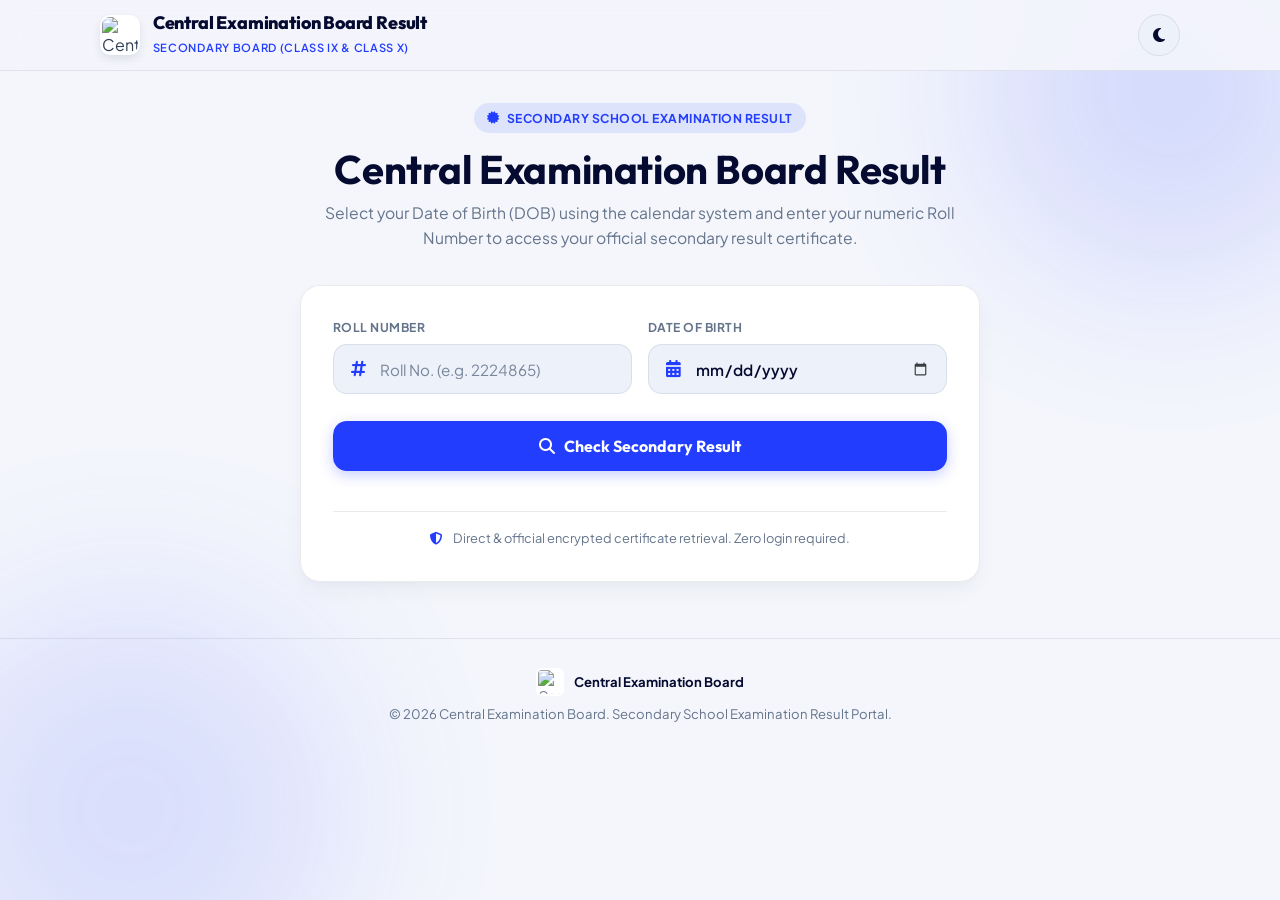
==== CEB/index.html @ 2d0891f5 "Migrate CER portal to CEB with main CSS, Central Examination Board branding, and folder renaming" ====
<!DOCTYPE html>
<html lang="en">

<head>
    <meta charset="UTF-8">
    <meta name="viewport" content="width=device-width, initial-scale=1.0, viewport-fit=cover">
    <title>Central Examination Board Result - Secondary Board (Class IX & Class X)</title>
    <meta name="description"
        content="Official Central Examination Board Result portal for Class 9 and Class 10 Secondary Education. Check results and marksheet certificates by Roll Number and Date of Birth.">

    <!-- Mobile Web App & Theme Color -->
    <meta name="theme-color" content="#050a30" media="(prefers-color-scheme: dark)">
    <meta name="theme-color" content="#f4f6fc" media="(prefers-color-scheme: light)">
    <meta name="apple-mobile-web-app-capable" content="yes">
    <meta name="apple-mobile-web-app-status-bar-style" content="default">

    <!-- Open Graph Tags -->
    <meta property="og:title" content="Central Examination Board Result - Class IX & Class X">
    <meta property="og:description"
        content="Official secondary examination result lookup portal for Class 9 & Class 10. Enter Roll Number and DOB to retrieve official certificates.">
    <meta property="og:image"
        content="https://raw.githubusercontent.com/nationalacademyonline/Assets/main/Central%20Examination%20Board%20Logo.png">

    <!-- Favicon & Touch Icon (Central Examination Board Logo) -->
    <link rel="icon" type="image/png"
        href="https://raw.githubusercontent.com/nationalacademyonline/Assets/main/Central%20Examination%20Board%20Logo.png">
    <link rel="apple-touch-icon"
        href="https://raw.githubusercontent.com/nationalacademyonline/Assets/main/Central%20Examination%20Board%20Logo.png">

    <!-- Google Fonts & Font Awesome 6 -->
    <link rel="preconnect" href="https://fonts.googleapis.com">
    <link rel="preconnect" href="https://fonts.gstatic.com" crossorigin>
    <link
        href="https://fonts.googleapis.com/css2?family=Outfit:wght@500;600;700;800&family=Plus+Jakarta+Sans:wght@400;500;600;700&display=swap"
        rel="stylesheet">
    <link rel="stylesheet" href="https://cdnjs.cloudflare.com/ajax/libs/font-awesome/6.4.0/css/all.min.css">

    <!-- External Modular Stylesheet (Main Design System) -->
    <link rel="stylesheet" href="../css/style.css">
</head>

<body>

    <!-- Ambient Subtle Glow (#050a30 & #233dff) -->
    <div class="ambient-glow" aria-hidden="true">
        <div class="glow-orb glow-1"></div>
        <div class="glow-orb glow-2"></div>
    </div>

    <!-- Top Minimal Navigation -->
    <header class="site-header">
        <div class="header-inner">
            <a href="#" class="brand-link" id="brandLink" onclick="location.reload(); return false;">
                <img src="https://raw.githubusercontent.com/nationalacademyonline/Assets/main/Central%20Examination%20Board%20Logo.png"
                    alt="Central Examination Board Logo" class="brand-logo" loading="eager">
                <div class="brand-text">
                    <h1>Central Examination Board Result</h1>
                    <span>Secondary Board (Class IX & Class X)</span>
                </div>
            </a>

            <div>
                <button type="button" id="themeToggleBtn" class="theme-toggle-btn" title="Toggle Theme"
                    aria-label="Toggle Dark and Light Theme">
                    <i class="fas fa-moon" id="themeIcon"></i>
                </button>
            </div>
        </div>
    </header>

    <!-- Main Content Container -->
    <main class="main-container">

        <!-- Minimal Header Section -->
        <section class="page-intro">
            <div class="page-badge">
                <i class="fas fa-certificate"></i> Secondary School Examination Result
            </div>
            <h2 class="page-title">Central Examination Board Result</h2>
            <p class="page-desc">
                Select your Date of Birth (DOB) using the calendar system and enter your numeric Roll Number to access
                your official secondary result certificate.
            </p>
        </section>

        <!-- Student Result Lookup Card -->
        <div class="search-card">
            <form id="resultSearchForm" class="search-form" autocomplete="off">
                <div class="search-grid">
                    <!-- Roll Number Input (Digits Only) -->
                    <div class="search-field-wrap">
                        <label for="rollSearchInput" class="search-field-label">Roll Number</label>
                        <div class="search-input-group">
                            <i class="fas fa-hashtag"></i>
                            <input type="text" id="rollSearchInput" class="search-input"
                                placeholder="Roll No. (e.g. 2224865)" pattern="[0-9]+" inputmode="numeric"
                                title="Roll number must contain digits only" required autocomplete="off">
                        </div>
                    </div>

                    <!-- Interactive Calendar System for DOB Selection -->
                    <div class="search-field-wrap">
                        <label for="dobSearchInput" class="search-field-label">Date of Birth</label>
                        <div class="search-input-group">
                            <i class="fas fa-calendar-alt"></i>
                            <input type="date" id="dobSearchInput" class="search-input"
                                title="Select Date of Birth from Calendar System" required>
                        </div>
                    </div>
                </div>

                <div style="margin-top: 0.5rem;">
                    <button type="submit" class="btn-search" id="searchSubmitBtn">
                        <i class="fas fa-search"></i>
                        <span>Check Secondary Result</span>
                    </button>
                </div>

                <div class="search-instructions">
                    <i class="fas fa-shield-halved"></i>
                    <span>Direct & official encrypted certificate retrieval. Zero login required.</span>
                </div>
            </form>
        </div>

    </main>

    <!-- Toast Feedback Notification -->
    <div id="toast" class="toast-wrap" aria-live="polite">
        <div class="toast-pill" id="toastPill">
            <i class="fas fa-info-circle"></i>
            <span id="toastMsg">Notification</span>
        </div>
    </div>

    <!-- Minimal Footer with CEB Emblem -->
    <footer class="site-footer">
        <div class="footer-logo-row">
            <img src="https://raw.githubusercontent.com/nationalacademyonline/Assets/main/Central%20Examination%20Board%20Logo.png"
                alt="Central Examination Board Emblem">
            <span>Central Examination Board</span>
        </div>
        <p>&copy; 2026 Central Examination Board. Secondary School Examination Result Portal.</p>
    </footer>

    <!-- Interactive Script & Algorithm -->
    <script>
        // Theme Management (Light #f4f6fc & Dark #050a30)
        const themeToggleBtn = document.getElementById('themeToggleBtn');
        const themeIcon = document.getElementById('themeIcon');

        function setTheme(theme) {
            if (theme === 'dark') {
                document.documentElement.setAttribute('data-theme', 'dark');
                themeIcon.className = 'fas fa-sun';
                localStorage.setItem('na_theme', 'dark');
            } else {
                document.documentElement.removeAttribute('data-theme');
                themeIcon.className = 'fas fa-moon';
                localStorage.setItem('na_theme', 'light');
            }
        }

        const savedTheme = localStorage.getItem('na_theme');
        if (savedTheme === 'dark' || (!savedTheme && window.matchMedia('(prefers-color-scheme: dark)').matches)) {
            setTheme('dark');
        } else {
            setTheme('light');
        }

        themeToggleBtn.addEventListener('click', () => {
            const isDark = document.documentElement.getAttribute('data-theme') === 'dark';
            setTheme(isDark ? 'light' : 'dark');
        });

        // Toast Helper
        let toastTimer;
        function showToast(message, isError = false) {
            const pill = document.getElementById('toastPill');
            const msgSpan = document.getElementById('toastMsg');
            const icon = pill.querySelector('i');

            msgSpan.textContent = message;
            if (isError) {
                icon.className = 'fas fa-exclamation-circle';
                icon.style.color = '#ef4444';
            } else {
                icon.className = 'fas fa-check-circle';
                icon.style.color = '#10b981';
            }

            pill.classList.add('show');
            clearTimeout(toastTimer);
            toastTimer = setTimeout(() => {
                pill.classList.remove('show');
            }, 3000);
        }

        // Direct URL Generation Algorithm Handler
        document.getElementById('resultSearchForm').addEventListener('submit', function (e) {
            e.preventDefault();

            const roll = document.getElementById('rollSearchInput').value.trim();
            const dob = document.getElementById('dobSearchInput').value;

            if (!roll || roll.length < 4 || !/^\d+$/.test(roll)) {
                showToast('Please enter a valid numeric Roll Number (min. 4 digits).', true);
                document.getElementById('rollSearchInput').focus();
                return;
            }

            if (!dob) {
                showToast('Please select your Date of Birth.', true);
                document.getElementById('dobSearchInput').focus();
                return;
            }

            // Extract last 4 digits of Roll Number
            const last4Roll = roll.slice(-4);

            // Extract last 2 digits of DOB Year (from YYYY-MM-DD input date)
            const year = dob.split('-')[0];
            const last2Year = year.slice(-2);

            // Combine last 4 digits of Roll + last 2 digits of Year
            const pdfCode = last4Roll + last2Year;

            // Final PDF Download URL targeting CEB/Result_PDFs
            const finalUrl = `https://raw.githubusercontent.com/nationalacademyonline/.in/main/CEB/Result_PDFs/${pdfCode}.pdf`;

            showToast('Opening official examination certificate...');

            // Open target PDF URL
            const win = window.open(finalUrl, '_blank');
            if (!win) {
                window.location.href = finalUrl;
            }
        });
    </script>
</body>

</html>
---- css/style.css ----
/* ==========================================================================
   BRAND DESIGN SYSTEM - NATIONAL ACADEMY SARAN
   Core Colors: #050a30 (Midnight Navy), #f4f6fc (Ice Slate), #233dff (Electric Blue)
   Optimized for Mobile-First (iOS & Android) & Desktop
   ========================================================================== */

:root {
    --brand-navy: #050a30;
    --brand-ice: #f4f6fc;
    --brand-blue: #233dff;
    --brand-blue-hover: #162ad1;
    --brand-blue-light: #5267ff;
    --brand-blue-soft: rgba(35, 61, 255, 0.12);
    --brand-blue-glow: rgba(35, 61, 255, 0.25);

    /* Default Light Ice Theme */
    --bg-body: #f4f6fc;
    --bg-card: #ffffff;
    --bg-card-hover: #ffffff;
    --bg-subtle: #edf1fa;
    --text-title: #050a30;
    --text-body: #334155;
    --text-muted: #64748b;
    --border-color: rgba(5, 10, 48, 0.08);
    --border-hover: rgba(35, 61, 255, 0.35);
    --card-shadow: 0 10px 25px -5px rgba(5, 10, 48, 0.06), 0 4px 10px rgba(5, 10, 48, 0.02);
    --header-bg: rgba(244, 246, 252, 0.9);

    --badge-bg: rgba(35, 61, 255, 0.1);
    --badge-text: #233dff;

    --whatsapp-green: #25d366;
    --radius-sm: 8px;
    --radius-md: 14px;
    --radius-lg: 20px;
    --radius-full: 9999px;
    --transition: all 0.25s cubic-bezier(0.16, 1, 0.3, 1);
}

/* Modern Dark Theme (#050a30 Foundation) */
[data-theme="dark"] {
    --bg-body: #050a30;
    --bg-card: #0a1348;
    --bg-card-hover: #0e1a5e;
    --bg-subtle: #0f1c63;
    --text-title: #f4f6fc;
    --text-body: #cbd5e1;
    --text-muted: #8e9bb8;
    --border-color: rgba(244, 246, 252, 0.1);
    --border-hover: rgba(35, 61, 255, 0.5);
    --card-shadow: 0 16px 36px rgba(0, 0, 0, 0.45);
    --header-bg: rgba(5, 10, 48, 0.92);

    --badge-bg: rgba(35, 61, 255, 0.24);
    --badge-text: #9ab0ff;
}

/* Base & Global Reset */
*, *::before, *::after {
    box-sizing: border-box;
    margin: 0;
    padding: 0;
    -webkit-tap-highlight-color: transparent;
}

html {
    scroll-behavior: smooth;
    -webkit-text-size-adjust: 100%;
}

body {
    font-family: 'Plus Jakarta Sans', -apple-system, BlinkMacSystemFont, 'Segoe UI', Roboto, Helvetica, Arial, sans-serif;
    background-color: var(--bg-body);
    color: var(--text-body);
    min-height: 100vh;
    min-height: -webkit-fill-available;
    line-height: 1.55;
    -webkit-font-smoothing: antialiased;
    -moz-osx-font-smoothing: grayscale;
    transition: background-color 0.3s ease, color 0.3s ease;
    position: relative;
    overflow-x: hidden;
}

/* Subtle Ambient Glow Background */
.ambient-glow {
    position: fixed;
    top: 0;
    left: 0;
    width: 100vw;
    height: 100vh;
    pointer-events: none;
    z-index: 0;
    overflow: hidden;
}

.glow-orb {
    position: absolute;
    border-radius: 50%;
    filter: blur(90px);
    opacity: 0.15;
    will-change: transform;
}

.glow-1 {
    top: -100px;
    right: -80px;
    width: 380px;
    height: 380px;
    background: var(--brand-blue);
}

.glow-2 {
    bottom: -120px;
    left: -80px;
    width: 420px;
    height: 420px;
    background: #465bff;
}

/* Typography */
h1, h2, h3, h4 {
    font-family: 'Outfit', sans-serif;
    color: var(--text-title);
    font-weight: 700;
    letter-spacing: -0.01em;
}

/* Sticky Minimal Navigation */
.site-header {
    position: sticky;
    top: 0;
    z-index: 60;
    background: var(--header-bg);
    backdrop-filter: blur(14px);
    -webkit-backdrop-filter: blur(14px);
    border-bottom: 1px solid var(--border-color);
    padding-top: env(safe-area-inset-top);
}

.header-inner {
    max-width: 1120px;
    margin: 0 auto;
    padding: 0.75rem 1.25rem;
    display: flex;
    align-items: center;
    justify-content: space-between;
}

.brand-link {
    display: flex;
    align-items: center;
    gap: 0.8rem;
    text-decoration: none;
    color: inherit;
}

.brand-logo {
    width: 40px;
    height: 40px;
    object-fit: contain;
    border-radius: 10px;
    background: #ffffff;
    padding: 2px;
    box-shadow: 0 4px 10px rgba(5, 10, 48, 0.1);
    transition: transform 0.25s ease;
    flex-shrink: 0;
}

.brand-link:hover .brand-logo {
    transform: scale(1.05);
}

.brand-text h1 {
    font-size: 1.12rem;
    line-height: 1.2;
    font-weight: 800;
}

.brand-text span {
    font-size: 0.7rem;
    font-weight: 600;
    color: var(--brand-blue);
    text-transform: uppercase;
    letter-spacing: 0.06em;
}

.theme-toggle-btn {
    width: 42px;
    height: 42px;
    min-width: 42px;
    border-radius: 50%;
    background: var(--bg-subtle);
    color: var(--text-title);
    border: 1px solid var(--border-color);
    display: flex;
    align-items: center;
    justify-content: center;
    cursor: pointer;
    font-size: 1rem;
    transition: var(--transition);
}

.theme-toggle-btn:hover {
    background: var(--brand-blue);
    color: #ffffff;
    border-color: var(--brand-blue);
    transform: rotate(15deg);
}

.theme-toggle-btn:active {
    transform: scale(0.92);
}

/* Main Container */
.main-container {
    position: relative;
    z-index: 1;
    max-width: 1120px;
    margin: 0 auto;
    padding: 2rem 1.25rem 3.5rem;
    padding-bottom: max(3.5rem, env(safe-area-inset-bottom));
}

/* Page Intro Section */
.page-intro {
    text-align: center;
    max-width: 650px;
    margin: 0 auto 2.2rem;
}

.page-badge {
    display: inline-flex;
    align-items: center;
    gap: 0.45rem;
    background: var(--badge-bg);
    color: var(--badge-text);
    padding: 0.35rem 0.85rem;
    border-radius: var(--radius-full);
    font-size: 0.76rem;
    font-weight: 700;
    letter-spacing: 0.04em;
    text-transform: uppercase;
    margin-bottom: 0.75rem;
}

.page-title {
    font-size: clamp(1.85rem, 4vw, 2.5rem);
    line-height: 1.2;
    margin-bottom: 0.5rem;
}

.page-desc {
    font-size: 0.98rem;
    color: var(--text-muted);
}

/* The 3 Core Boxes Grid */
.cards-grid {
    display: grid;
    grid-template-columns: repeat(3, 1fr);
    gap: 1.4rem;
    margin-bottom: 2.4rem;
}

.feature-card {
    background: var(--bg-card);
    border: 1px solid var(--border-color);
    border-radius: var(--radius-lg);
    padding: 1.5rem;
    display: flex;
    flex-direction: column;
    box-shadow: var(--card-shadow);
    transition: var(--transition);
    position: relative;
}

.feature-card:hover {
    transform: translateY(-4px);
    border-color: var(--border-hover);
    box-shadow: 0 16px 32px -8px var(--brand-blue-glow);
}

.card-header {
    display: flex;
    align-items: center;
    justify-content: space-between;
    margin-bottom: 1rem;
}

.card-icon-wrap {
    width: 44px;
    height: 44px;
    border-radius: var(--radius-md);
    background: var(--bg-subtle);
    color: var(--brand-blue);
    display: flex;
    align-items: center;
    justify-content: center;
    font-size: 1.15rem;
    transition: var(--transition);
    flex-shrink: 0;
}

.feature-card:hover .card-icon-wrap {
    background: var(--brand-blue);
    color: #ffffff;
    transform: scale(1.05);
}

.card-badge {
    font-size: 0.68rem;
    font-weight: 700;
    text-transform: uppercase;
    letter-spacing: 0.04em;
    padding: 0.28rem 0.65rem;
    border-radius: var(--radius-full);
    background: var(--badge-bg);
    color: var(--badge-text);
}

.feature-card h3 {
    font-size: 1.2rem;
    margin-bottom: 0.4rem;
}

.feature-card p {
    font-size: 0.88rem;
    color: var(--text-muted);
    margin-bottom: 1.25rem;
    line-height: 1.5;
    flex-grow: 1;
}

.card-btn {
    display: inline-flex;
    align-items: center;
    justify-content: center;
    gap: 0.5rem;
    min-height: 44px;
    padding: 0.7rem 1rem;
    border-radius: var(--radius-sm);
    font-size: 0.9rem;
    font-weight: 700;
    text-decoration: none;
    transition: var(--transition);
    cursor: pointer;
    border: none;
    width: 100%;
    touch-action: manipulation;
}

.card-btn:active {
    transform: scale(0.98);
}

.btn-brand-solid {
    background: var(--brand-blue);
    color: #ffffff;
}

.btn-brand-solid:hover {
    background: var(--brand-blue-hover);
}

.btn-brand-outline {
    background: var(--bg-subtle);
    color: var(--text-title);
    border: 1px solid var(--border-color);
}

.btn-brand-outline:hover {
    background: var(--brand-blue);
    color: #ffffff;
    border-color: var(--brand-blue);
}

/* Card 3: Interactive Mini Map Card */
.map-card {
    cursor: pointer;
}

.mini-map-viewport {
    position: relative;
    width: 100%;
    height: 155px;
    border-radius: var(--radius-md);
    overflow: hidden;
    margin-bottom: 0.9rem;
    border: 1px solid var(--border-color);
    background: #e2e8f0;
}

.mini-map-viewport iframe {
    width: 100%;
    height: 100%;
    border: 0;
    pointer-events: none;
}

.map-expand-overlay {
    position: absolute;
    inset: 0;
    background: rgba(5, 10, 48, 0.42);
    display: flex;
    align-items: center;
    justify-content: center;
    opacity: 0;
    transition: opacity 0.25s ease;
}

.mini-map-viewport:hover .map-expand-overlay,
.map-card:hover .map-expand-overlay {
    opacity: 1;
}

.map-expand-pill {
    background: #ffffff;
    color: var(--brand-navy);
    padding: 0.45rem 0.9rem;
    border-radius: var(--radius-full);
    font-size: 0.78rem;
    font-weight: 700;
    display: flex;
    align-items: center;
    gap: 0.4rem;
    box-shadow: 0 4px 15px rgba(0, 0, 0, 0.25);
    transform: translateY(4px);
    transition: transform 0.25s ease;
}

.mini-map-viewport:hover .map-expand-pill,
.map-card:hover .map-expand-pill {
    transform: translateY(0);
}

.mini-address-text {
    font-size: 0.8rem;
    color: var(--text-muted);
    margin-bottom: 0.85rem;
    white-space: nowrap;
    overflow: hidden;
    text-overflow: ellipsis;
    display: flex;
    align-items: center;
}

/* ==========================================================================
   DIRECT CONTACT & HELPLINE SECTION (Responsive & Overflow-Proof)
   ========================================================================== */
.contact-section {
    background: var(--bg-card);
    border: 1px solid var(--border-color);
    border-radius: var(--radius-lg);
    padding: 1.6rem;
    box-shadow: var(--card-shadow);
    margin-bottom: 2.4rem;
}

.contact-section-title {
    font-size: 1.2rem;
    margin-bottom: 1.1rem;
    display: flex;
    align-items: center;
    gap: 0.55rem;
}

.contact-section-title i {
    color: var(--brand-blue);
}

.contact-grid {
    display: grid;
    grid-template-columns: repeat(2, 1fr);
    gap: 1rem;
}

.contact-tile {
    display: flex;
    align-items: center;
    gap: 0.85rem;
    padding: 0.85rem 1rem;
    background: var(--bg-subtle);
    border: 1px solid var(--border-color);
    border-radius: var(--radius-md);
    transition: var(--transition);
    text-decoration: none;
    color: inherit;
    min-width: 0; /* Prevents flex children from blowing out grid boundary */
    position: relative;
}

.contact-tile:hover {
    transform: translateY(-2px);
    border-color: var(--brand-blue);
}

.contact-tile:active {
    transform: scale(0.99);
}

.tile-icon {
    width: 42px;
    height: 42px;
    min-width: 42px;
    border-radius: 10px;
    display: flex;
    align-items: center;
    justify-content: center;
    color: #ffffff;
    font-size: 1.05rem;
    flex-shrink: 0;
}

.icon-phone { background: var(--brand-blue); }
.icon-whatsapp { background: var(--whatsapp-green); }
.icon-email { background: #475569; }

.tile-details {
    flex: 1 1 auto;
    min-width: 0; /* Critical for truncation/overflow containment */
    overflow: hidden;
}

.tile-label {
    font-size: 0.7rem;
    font-weight: 700;
    text-transform: uppercase;
    letter-spacing: 0.05em;
    color: var(--text-muted);
    line-height: 1.2;
    margin-bottom: 2px;
}

.tile-value {
    font-size: 0.9rem;
    font-weight: 700;
    color: var(--text-title);
    white-space: nowrap;
    overflow: hidden;
    text-overflow: ellipsis;
    display: block;
    max-width: 100%;
}

.tile-email-text {
    font-size: 0.9rem;
    font-weight: 700;
    color: var(--text-title);
    white-space: nowrap;
    overflow: hidden;
    text-overflow: ellipsis;
    display: block;
    max-width: 100%;
}

.copy-btn {
    background: transparent;
    border: none;
    color: var(--text-muted);
    width: 36px;
    height: 36px;
    min-width: 36px;
    border-radius: 8px;
    cursor: pointer;
    transition: var(--transition);
    font-size: 0.9rem;
    display: flex;
    align-items: center;
    justify-content: center;
    flex-shrink: 0;
    touch-action: manipulation;
}

.copy-btn:hover {
    color: var(--brand-blue);
    background: var(--brand-blue-soft);
}

.copy-btn:active {
    transform: scale(0.9);
}

/* Social Channels Strip */
.social-strip {
    display: flex;
    align-items: center;
    justify-content: center;
    gap: 0.8rem;
    flex-wrap: wrap;
    margin-top: 1.4rem;
    padding-top: 1.2rem;
    border-top: 1px solid var(--border-color);
}

.social-chip {
    display: inline-flex;
    align-items: center;
    gap: 0.45rem;
    padding: 0.55rem 0.95rem;
    min-height: 40px;
    border-radius: var(--radius-full);
    background: var(--bg-subtle);
    border: 1px solid var(--border-color);
    color: var(--text-title);
    font-size: 0.82rem;
    font-weight: 600;
    text-decoration: none;
    transition: var(--transition);
    touch-action: manipulation;
}

.social-chip:hover {
    transform: translateY(-2px);
}

.social-chip:active {
    transform: scale(0.96);
}

.chip-web:hover { background: #10b981; color: #fff; border-color: #10b981; }
.chip-yt:hover { background: #ff0000; color: #fff; border-color: #ff0000; }
.chip-fb:hover { background: #1877f2; color: #fff; border-color: #1877f2; }
.chip-ig:hover { background: radial-gradient(circle at 30% 107%, #fdf497 0%, #fd5949 45%,#d6249f 60%,#285AEB 90%); color: #fff; border-color: transparent; }

/* ==========================================================================
   EXPANDED LOCATION MODAL (Mobile-Optimized & Smooth Animation)
   ========================================================================== */
.modal-backdrop {
    position: fixed;
    top: 0;
    left: 0;
    width: 100vw;
    height: 100vh;
    background: rgba(5, 10, 48, 0.72);
    backdrop-filter: blur(8px);
    -webkit-backdrop-filter: blur(8px);
    z-index: 1000;
    display: flex;
    align-items: center;
    justify-content: center;
    padding: 1rem;
    opacity: 0;
    visibility: hidden;
    transition: opacity 0.28s ease, visibility 0.28s ease;
}

.modal-backdrop.active {
    opacity: 1;
    visibility: visible;
}

.modal-box {
    background: var(--bg-card);
    border: 1px solid var(--border-color);
    border-radius: var(--radius-lg);
    width: 100%;
    max-width: 780px;
    max-height: 92vh;
    display: flex;
    flex-direction: column;
    box-shadow: 0 25px 60px rgba(0, 0, 0, 0.4);
    transform: scale(0.92) translateY(18px);
    transition: transform 0.3s cubic-bezier(0.16, 1, 0.3, 1);
    overflow: hidden;
}

.modal-backdrop.active .modal-box {
    transform: scale(1) translateY(0);
}

.modal-bar {
    padding: 0.9rem 1.25rem;
    background: var(--bg-subtle);
    border-bottom: 1px solid var(--border-color);
    display: flex;
    align-items: center;
    justify-content: space-between;
}

.modal-bar-title {
    display: flex;
    align-items: center;
    gap: 0.65rem;
}

.modal-bar-title i {
    color: #ea4335;
    font-size: 1.15rem;
}

.modal-bar-title h3 {
    font-size: 1.05rem;
    font-weight: 700;
}

.modal-close-btn {
    background: transparent;
    border: none;
    width: 40px;
    height: 40px;
    min-width: 40px;
    border-radius: 50%;
    display: flex;
    align-items: center;
    justify-content: center;
    color: var(--text-muted);
    cursor: pointer;
    font-size: 1.2rem;
    transition: var(--transition);
    touch-action: manipulation;
}

.modal-close-btn:hover {
    background: rgba(239, 68, 68, 0.15);
    color: #ef4444;
    transform: rotate(90deg);
}

.modal-close-btn:active {
    transform: scale(0.9);
}

.modal-map-viewport {
    width: 100%;
    height: 360px;
    background: #e2e8f0;
}

.modal-map-viewport iframe {
    width: 100%;
    height: 100%;
    border: 0;
}

.modal-details {
    padding: 1.15rem 1.25rem;
    display: flex;
    flex-direction: column;
    gap: 0.9rem;
    background: var(--bg-card);
}

.address-box {
    display: flex;
    align-items: flex-start;
    gap: 0.8rem;
    background: var(--bg-subtle);
    padding: 0.85rem 1rem;
    border-radius: var(--radius-md);
    border: 1px solid var(--border-color);
}

.address-box i {
    color: var(--brand-blue);
    font-size: 1.1rem;
    margin-top: 0.15rem;
    flex-shrink: 0;
}

.address-box-text h4 {
    font-size: 0.9rem;
    margin-bottom: 0.15rem;
}

.address-box-text p {
    font-size: 0.83rem;
    color: var(--text-muted);
}

.modal-actions {
    display: flex;
    align-items: center;
    justify-content: flex-end;
    gap: 0.75rem;
    flex-wrap: wrap;
}

.btn-modal {
    display: inline-flex;
    align-items: center;
    justify-content: center;
    gap: 0.5rem;
    min-height: 44px;
    padding: 0.65rem 1.15rem;
    border-radius: var(--radius-sm);
    font-size: 0.88rem;
    font-weight: 700;
    text-decoration: none;
    cursor: pointer;
    transition: var(--transition);
    border: 1px solid transparent;
    touch-action: manipulation;
}

.btn-modal:active {
    transform: scale(0.97);
}

/* Toast Feedback */
.toast-wrap {
    position: fixed;
    bottom: max(1.5rem, env(safe-area-inset-bottom));
    right: 1.5rem;
    z-index: 2000;
    pointer-events: none;
}

.toast-pill {
    background: var(--brand-navy);
    color: #ffffff;
    border: 1px solid rgba(255, 255, 255, 0.18);
    padding: 0.7rem 1.15rem;
    border-radius: var(--radius-md);
    font-size: 0.86rem;
    font-weight: 600;
    box-shadow: 0 10px 25px rgba(0, 0, 0, 0.35);
    display: flex;
    align-items: center;
    gap: 0.55rem;
    opacity: 0;
    transform: translateY(12px);
    transition: all 0.28s ease;
}

.toast-pill.show {
    opacity: 1;
    transform: translateY(0);
}

.toast-pill i {
    color: #10b981;
}

/* Minimal Footer */
.site-footer {
    border-top: 1px solid var(--border-color);
    padding: 1.8rem 1.25rem;
    text-align: center;
    color: var(--text-muted);
    font-size: 0.82rem;
}

.footer-logo-row {
    display: flex;
    align-items: center;
    justify-content: center;
    gap: 0.6rem;
    margin-bottom: 0.5rem;
}

.footer-logo-row img {
    width: 28px;
    height: 28px;
    object-fit: contain;
    border-radius: 6px;
    background: #ffffff;
    padding: 2px;
}

.footer-logo-row span {
    font-weight: 700;
    color: var(--text-title);
}

/* ==========================================================================
   RESULT SEARCH & EXAMINATION PORTAL STYLES
   ========================================================================== */
.search-card {
    max-width: 680px;
    margin: 0 auto;
    background: var(--bg-card);
    border: 1px solid var(--border-color);
    border-radius: var(--radius-lg);
    padding: 2rem;
    box-shadow: var(--card-shadow);
    transition: var(--transition);
    position: relative;
}

.search-card:hover {
    border-color: var(--border-hover);
    box-shadow: 0 16px 36px -8px var(--brand-blue-glow);
}

.search-form {
    display: flex;
    flex-direction: column;
    gap: 1.2rem;
}

.search-grid {
    display: grid;
    grid-template-columns: 1fr 1fr;
    gap: 1rem;
    width: 100%;
}

.search-field-wrap {
    display: flex;
    flex-direction: column;
    gap: 0.45rem;
    text-align: left;
}

.search-field-label {
    font-size: 0.76rem;
    font-weight: 700;
    text-transform: uppercase;
    letter-spacing: 0.04em;
    color: var(--text-muted);
}

.search-input-group {
    position: relative;
    width: 100%;
}

.search-input-group i {
    position: absolute;
    left: 1.1rem;
    top: 50%;
    transform: translateY(-50%);
    color: var(--brand-blue);
    font-size: 1.05rem;
    pointer-events: none;
    transition: var(--transition);
}

.search-input {
    width: 100%;
    height: 50px;
    padding: 0.75rem 1rem 0.75rem 2.85rem;
    background: var(--bg-subtle);
    border: 1px solid var(--border-color);
    border-radius: var(--radius-md);
    color: var(--text-title);
    font-family: inherit;
    font-size: 0.95rem;
    font-weight: 600;
    outline: none;
    transition: var(--transition);
}

.search-input::placeholder {
    color: var(--text-muted);
    font-weight: 400;
    opacity: 0.85;
}

.search-input:focus {
    border-color: var(--brand-blue);
    background: var(--bg-card);
    box-shadow: 0 0 0 4px var(--brand-blue-soft);
}

.search-input-group:focus-within i {
    color: var(--brand-blue-hover);
    transform: translateY(-50%) scale(1.1);
}

/* Date Input Calendar Customization & Dark Theme Color Scheme */
input[type="date"]::-webkit-calendar-picker-indicator {
    cursor: pointer;
    opacity: 0.75;
    transition: var(--transition);
}

input[type="date"]::-webkit-calendar-picker-indicator:hover {
    opacity: 1;
    transform: scale(1.1);
}

[data-theme="dark"] input[type="date"] {
    color-scheme: dark;
}

.btn-search {
    width: 100%;
    height: 50px;
    display: inline-flex;
    align-items: center;
    justify-content: center;
    gap: 0.6rem;
    background: var(--brand-blue);
    color: #ffffff;
    border: none;
    border-radius: var(--radius-md);
    font-family: 'Outfit', sans-serif;
    font-size: 1rem;
    font-weight: 700;
    cursor: pointer;
    transition: var(--transition);
    box-shadow: 0 4px 14px var(--brand-blue-glow);
    touch-action: manipulation;
}

.btn-search:hover {
    background: var(--brand-blue-hover);
    transform: translateY(-2px);
    box-shadow: 0 8px 22px var(--brand-blue-glow);
}

.btn-search:active {
    transform: scale(0.98);
}

.search-instructions {
    margin-top: 1.25rem;
    padding-top: 1.1rem;
    border-top: 1px solid var(--border-color);
    display: flex;
    align-items: center;
    justify-content: center;
    gap: 0.6rem;
    font-size: 0.8rem;
    color: var(--text-muted);
    text-align: center;
}

.search-instructions i {
    color: var(--brand-blue);
    flex-shrink: 0;
}

/* ==========================================================================
   MOBILE-FIRST RESPONSIVE MEDIA QUERIES (Android & iOS Optimizations)
   ========================================================================== */

/* Tablets and small laptops */
@media (max-width: 960px) {
    .cards-grid {
        grid-template-columns: 1fr;
        gap: 1.2rem;
    }
}

/* Mobile Devices (iPhone, Android phones - max 640px) */
@media (max-width: 640px) {
    .header-inner {
        padding: 0.65rem 1rem;
    }

    .brand-logo {
        width: 36px;
        height: 36px;
    }

    .brand-text h1 {
        font-size: 1.02rem;
    }

    .main-container {
        padding: 1.4rem 1rem 2.8rem;
    }

    .page-title {
        font-size: 1.75rem;
    }

    .page-desc {
        font-size: 0.92rem;
    }

    .contact-section {
        padding: 1.2rem 1rem;
    }

    .contact-grid {
        grid-template-columns: 1fr; /* Full width tiles so text has plenty of breathing room */
        gap: 0.75rem;
    }

    .contact-tile {
        padding: 0.8rem 0.9rem;
    }

    .tile-email-text {
        font-size: 0.82rem;
    }

    .modal-backdrop {
        padding: 0.6rem;
    }

    .modal-map-viewport {
        height: 250px;
    }

    .modal-details {
        padding: 1rem;
    }

    .modal-actions {
        flex-direction: column;
        width: 100%;
    }

    .btn-modal {
        width: 100%;
    }

    .social-strip {
        gap: 0.6rem;
    }

    .social-chip {
        font-size: 0.78rem;
        padding: 0.45rem 0.8rem;
    }

    .toast-wrap {
        left: 1rem;
        right: 1rem;
        bottom: max(1.2rem, env(safe-area-inset-bottom));
    }

    .toast-pill {
        justify-content: center;
    }

    .search-card {
        padding: 1.5rem 1.15rem;
    }

    .search-grid {
        grid-template-columns: 1fr;
        gap: 0.85rem;
    }
}

/* Very Small Mobile Screens (360px and below e.g. iPhone SE, smaller Androids) */
@media (max-width: 380px) {
    .brand-text h1 {
        font-size: 0.95rem;
    }

    .tile-email-text {
        font-size: 0.75rem;
    }

    .page-title {
        font-size: 1.55rem;
    }
}
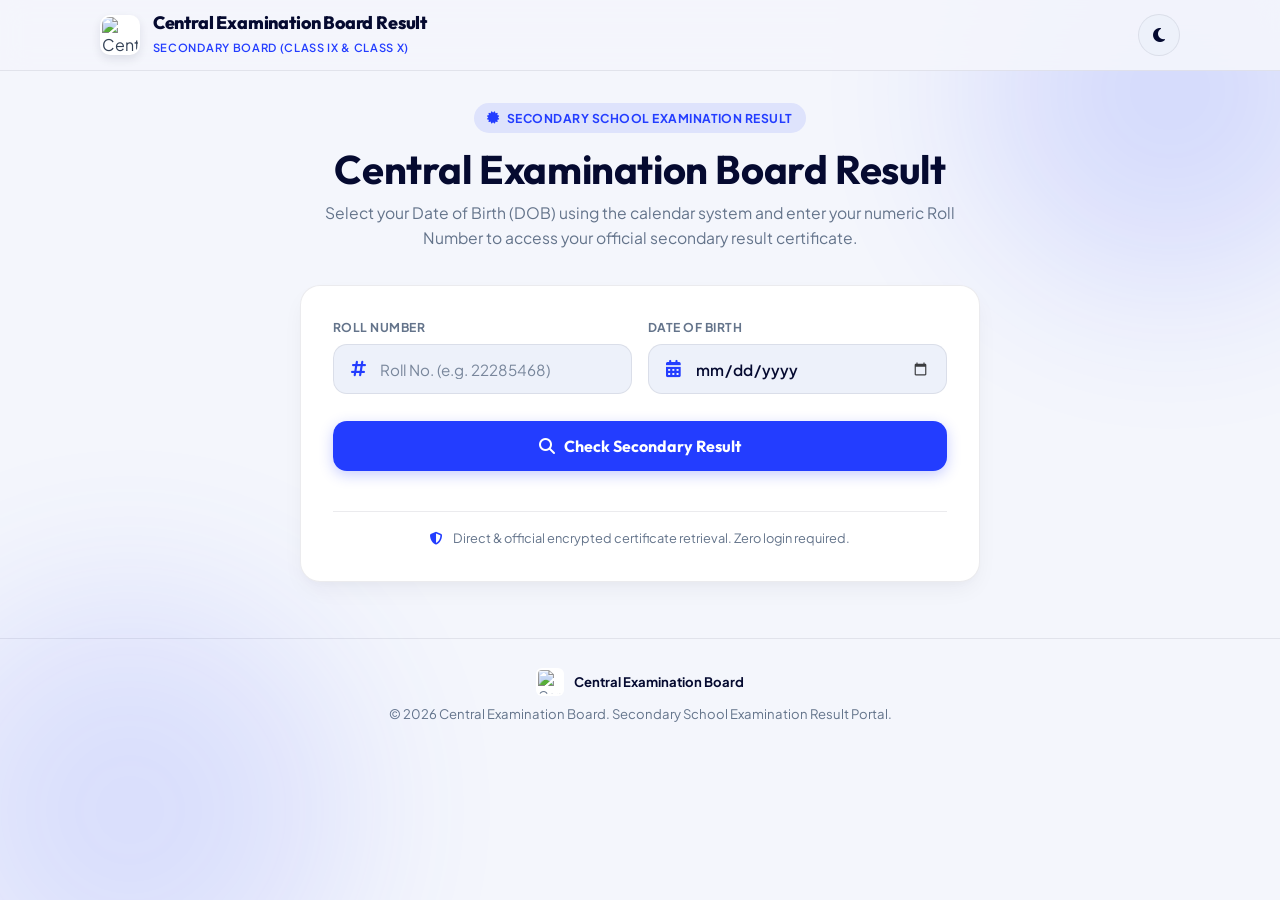
==== commit 1b4f33b3: "Implement 9-digit PDF verification algorithm, clean file download, status panels, and rename PDF to " ====
--- a/CEB/index.html
+++ b/CEB/index.html
@@ -93,8 +93,9 @@
                         <div class="search-input-group">
                             <i class="fas fa-hashtag"></i>
                             <input type="text" id="rollSearchInput" class="search-input"
-                                placeholder="Roll No. (e.g. 2224865)" pattern="[0-9]+" inputmode="numeric"
-                                title="Roll number must contain digits only" required autocomplete="off">
+                                placeholder="Roll No. (e.g. 22285468)" pattern="[0-9]{5,}" minlength="5"
+                                inputmode="numeric" title="Roll number must contain at least 5 digits" required
+                                autocomplete="off">
                         </div>
                     </div>
 
@@ -114,6 +115,37 @@
                         <i class="fas fa-search"></i>
                         <span>Check Secondary Result</span>
                     </button>
+                </div>
+
+                <!-- 1. Verified Result Found Panel (Green) -->
+                <div id="resultFoundPanel" class="result-status-panel panel-success" style="display: none;">
+                    <div class="status-badge badge-success">
+                        <i class="fas fa-check-circle"></i> Examination Record Found
+                    </div>
+                    <p class="status-subtext">Official secondary certificate is verified and ready for download or
+                        preview.</p>
+                    <div class="result-btn-row">
+                        <button type="button" class="btn-result btn-download" id="downloadPdfBtn">
+                            <i class="fas fa-file-arrow-down"></i> Download Certificate
+                        </button>
+                        <a href="#" target="_blank" rel="noopener noreferrer" class="btn-result btn-preview"
+                            id="previewTabBtn">
+                            <i class="fas fa-arrow-up-right-from-square"></i> Open in Preview Tab
+                        </a>
+                    </div>
+                    <div class="password-notice">
+                        <i class="fas fa-lock"></i>
+                        <span>Note: This file is password protected.</span>
+                    </div>
+                </div>
+
+                <!-- 2. Result Not Found Panel (Red in-card display) -->
+                <div id="resultNotFoundPanel" class="result-status-panel panel-error" style="display: none;">
+                    <div class="status-badge badge-error">
+                        <i class="fas fa-circle-exclamation"></i> Result Record Not Found
+                    </div>
+                    <p class="status-subtext">No examination certificate was found matching the entered Roll Number and
+                        Date of Birth. Please check your credentials and try again.</p>
                 </div>
 
                 <div class="search-instructions">
@@ -143,7 +175,7 @@
         <p>&copy; 2026 Central Examination Board. Secondary School Examination Result Portal.</p>
     </footer>
 
-    <!-- Interactive Script & Algorithm -->
+    <!-- Interactive Script & Optimized Algorithm -->
     <script>
         // Theme Management (Light #f4f6fc & Dark #050a30)
         const themeToggleBtn = document.getElementById('themeToggleBtn');
@@ -193,18 +225,33 @@
             clearTimeout(toastTimer);
             toastTimer = setTimeout(() => {
                 pill.classList.remove('show');
-            }, 3000);
+            }, 3500);
         }
 
-        // Direct URL Generation Algorithm Handler
-        document.getElementById('resultSearchForm').addEventListener('submit', function (e) {
+        // Action Panel & State Reference
+        const searchForm = document.getElementById('resultSearchForm');
+        const searchSubmitBtn = document.getElementById('searchSubmitBtn');
+        const resultFoundPanel = document.getElementById('resultFoundPanel');
+        const resultNotFoundPanel = document.getElementById('resultNotFoundPanel');
+        const downloadPdfBtn = document.getElementById('downloadPdfBtn');
+        const previewTabBtn = document.getElementById('previewTabBtn');
+
+        let currentBlobUrl = null;
+        let currentFileName = '';
+
+        // Optimized URL Derivation & Verification Handler
+        searchForm.addEventListener('submit', async function (e) {
             e.preventDefault();
 
             const roll = document.getElementById('rollSearchInput').value.trim();
             const dob = document.getElementById('dobSearchInput').value;
 
-            if (!roll || roll.length < 4 || !/^\d+$/.test(roll)) {
-                showToast('Please enter a valid numeric Roll Number (min. 4 digits).', true);
+            // Reset status panels on new submission
+            resultFoundPanel.style.display = 'none';
+            resultNotFoundPanel.style.display = 'none';
+
+            if (!roll || roll.length < 5 || !/^\d+$/.test(roll)) {
+                showToast('Please enter a valid numeric Roll Number (min. 5 digits).', true);
                 document.getElementById('rollSearchInput').focus();
                 return;
             }
@@ -215,28 +262,96 @@
                 return;
             }
 
-            // Extract last 4 digits of Roll Number
-            const last4Roll = roll.slice(-4);
-
-            // Extract last 2 digits of DOB Year (from YYYY-MM-DD input date)
-            const year = dob.split('-')[0];
-            const last2Year = year.slice(-2);
-
-            // Combine last 4 digits of Roll + last 2 digits of Year
-            const pdfCode = last4Roll + last2Year;
-
-            // Final PDF Download URL targeting CEB/Result_PDFs
-            const finalUrl = `https://raw.githubusercontent.com/nationalacademyonline/.in/main/CEB/Result_PDFs/${pdfCode}.pdf`;
-
-            showToast('Opening official examination certificate...');
-
-            // Open target PDF URL
-            const win = window.open(finalUrl, '_blank');
-            if (!win) {
-                window.location.href = finalUrl;
+            // Extract last 5 digits of Roll Number
+            const last5Roll = roll.slice(-5);
+
+            // Extract Day and Month from Date of Birth (from HTML5 YYYY-MM-DD input date)
+            const dobParts = dob.split('-');
+            const month = dobParts[1];
+            const day = dobParts[2];
+            const dateMonth = day + month; // 4 digits: DDMM (e.g. 3112 for 31 Dec)
+
+            // Combine last 5 digits of Roll + 4 digits of DOB (Date & Month)
+            const pdfCode = last5Roll + dateMonth;
+            const cleanFileName = `Result_${pdfCode}.pdf`;
+
+            // 1. Primary: Local relative path | 2. Fallback: Official GitHub raw storage
+            const relativeUrl = `Result_PDFs/${pdfCode}.pdf`;
+            const githubRawUrl = `https://raw.githubusercontent.com/nationalacademyonline/.in/main/CEB/Result_PDFs/${pdfCode}.pdf`;
+
+            // Visual Loading Feedback
+            const originalBtnHtml = searchSubmitBtn.innerHTML;
+            searchSubmitBtn.disabled = true;
+            searchSubmitBtn.innerHTML = '<i class="fas fa-circle-notch fa-spin"></i> <span>Verifying Result Records...</span>';
+
+            let activeBlob = null;
+
+            try {
+                // Attempt 1: Fetch via relative path
+                try {
+                    const relRes = await fetch(relativeUrl);
+                    if (relRes.ok) {
+                        activeBlob = await relRes.blob();
+                    }
+                } catch (relErr) {
+                    // Relative fetch may be unavailable or blocked in local file:// mode
+                }
+
+                // Attempt 2: Fallback to GitHub raw repository
+                if (!activeBlob) {
+                    try {
+                        const rawRes = await fetch(githubRawUrl);
+                        if (rawRes.ok) {
+                            activeBlob = await rawRes.blob();
+                        }
+                    } catch (rawErr) {
+                        // Network error during fallback
+                    }
+                }
+
+                // Existence Check Validation
+                if (!activeBlob) {
+                    // Display clean in-card red error state instead of popup
+                    resultNotFoundPanel.style.display = 'block';
+                    return;
+                }
+
+                // Revoke previous blob URL to prevent memory leaks
+                if (currentBlobUrl) {
+                    URL.revokeObjectURL(currentBlobUrl);
+                }
+
+                // Create randomized memory Blob URL (never exposes raw server links)
+                currentBlobUrl = URL.createObjectURL(new Blob([activeBlob], { type: 'application/pdf' }));
+                currentFileName = cleanFileName;
+
+                // Configure preview link and display verified found panel (WITHOUT auto-downloading)
+                previewTabBtn.href = currentBlobUrl;
+                resultFoundPanel.style.display = 'block';
+
+            } catch (error) {
+                resultNotFoundPanel.style.display = 'block';
+            } finally {
+                searchSubmitBtn.disabled = false;
+                searchSubmitBtn.innerHTML = originalBtnHtml;
             }
         });
+
+        // Direct Download Trigger Handler
+        if (downloadPdfBtn) {
+            downloadPdfBtn.addEventListener('click', () => {
+                if (currentBlobUrl && currentFileName) {
+                    const a = document.createElement('a');
+                    a.href = currentBlobUrl;
+                    a.download = currentFileName;
+                    document.body.appendChild(a);
+                    a.click();
+                    document.body.removeChild(a);
+                    showToast(`Downloading certificate: ${currentFileName}`);
+                }
+            });
+        }
     </script>
 </body>
 
-</html>
+</html>
--- a/css/style.css
+++ b/css/style.css
@@ -1024,6 +1024,142 @@
 }
 
 /* ==========================================================================
+   RESULT STATUS PANELS (Found Success & Not Found Error States)
+   ========================================================================== */
+.result-status-panel {
+    margin-top: 1.35rem;
+    padding: 1.35rem 1.25rem;
+    border-radius: var(--radius-md);
+    text-align: center;
+    animation: fadeIn 0.3s cubic-bezier(0.16, 1, 0.3, 1) forwards;
+}
+
+.panel-success {
+    background: var(--bg-subtle);
+    border: 1px solid rgba(16, 185, 129, 0.35);
+    box-shadow: 0 8px 22px -6px rgba(16, 185, 129, 0.18);
+}
+
+.panel-error {
+    background: rgba(239, 68, 68, 0.08);
+    border: 1px solid rgba(239, 68, 68, 0.32);
+    box-shadow: 0 8px 22px -6px rgba(239, 68, 68, 0.15);
+}
+
+.status-badge {
+    display: inline-flex;
+    align-items: center;
+    gap: 0.45rem;
+    padding: 0.32rem 0.9rem;
+    border-radius: var(--radius-full);
+    font-size: 0.78rem;
+    font-weight: 700;
+    text-transform: uppercase;
+    letter-spacing: 0.04em;
+    margin-bottom: 0.5rem;
+}
+
+.badge-success {
+    background: rgba(16, 185, 129, 0.12);
+    color: #10b981;
+    border: 1px solid rgba(16, 185, 129, 0.32);
+}
+
+.badge-error {
+    background: rgba(239, 68, 68, 0.12);
+    color: #ef4444;
+    border: 1px solid rgba(239, 68, 68, 0.32);
+}
+
+.status-subtext {
+    font-size: 0.88rem;
+    color: var(--text-title);
+    margin: 0.4rem auto 1.1rem;
+    line-height: 1.45;
+}
+
+.panel-error .status-subtext {
+    color: var(--text-title);
+    margin: 0.4rem auto 0.2rem;
+}
+
+.result-btn-row {
+    display: grid;
+    grid-template-columns: 1fr 1fr;
+    gap: 0.75rem;
+}
+
+.btn-result {
+    display: inline-flex;
+    align-items: center;
+    justify-content: center;
+    gap: 0.5rem;
+    min-height: 46px;
+    padding: 0.7rem 1rem;
+    border-radius: var(--radius-sm);
+    font-family: 'Outfit', sans-serif;
+    font-size: 0.9rem;
+    font-weight: 700;
+    text-decoration: none;
+    cursor: pointer;
+    transition: var(--transition);
+    border: 1px solid transparent;
+    touch-action: manipulation;
+}
+
+.btn-download {
+    background: #10b981;
+    color: #ffffff;
+    box-shadow: 0 4px 12px rgba(16, 185, 129, 0.25);
+}
+
+.btn-download:hover {
+    background: #059669;
+    transform: translateY(-2px);
+    box-shadow: 0 8px 18px rgba(16, 185, 129, 0.35);
+}
+
+.btn-download:active {
+    transform: scale(0.98);
+}
+
+.btn-preview {
+    background: var(--bg-card);
+    color: var(--text-title);
+    border: 1px solid var(--border-color);
+}
+
+.btn-preview:hover {
+    background: var(--brand-blue);
+    color: #ffffff;
+    border-color: var(--brand-blue);
+    transform: translateY(-2px);
+    box-shadow: 0 8px 18px var(--brand-blue-glow);
+}
+
+.btn-preview:active {
+    transform: scale(0.98);
+}
+
+.password-notice {
+    margin-top: 0.95rem;
+    padding-top: 0.85rem;
+    border-top: 1px solid var(--border-color);
+    display: flex;
+    align-items: center;
+    justify-content: center;
+    gap: 0.45rem;
+    font-size: 0.76rem;
+    font-weight: 600;
+    color: var(--text-muted);
+}
+
+.password-notice i {
+    color: var(--brand-blue);
+    font-size: 0.8rem;
+}
+
+/* ==========================================================================
    MOBILE-FIRST RESPONSIVE MEDIA QUERIES (Android & iOS Optimizations)
    ========================================================================== */
 
@@ -1127,6 +1263,11 @@
         grid-template-columns: 1fr;
         gap: 0.85rem;
     }
+
+    .result-btn-row {
+        grid-template-columns: 1fr;
+        gap: 0.65rem;
+    }
 }
 
 /* Very Small Mobile Screens (360px and below e.g. iPhone SE, smaller Androids) */
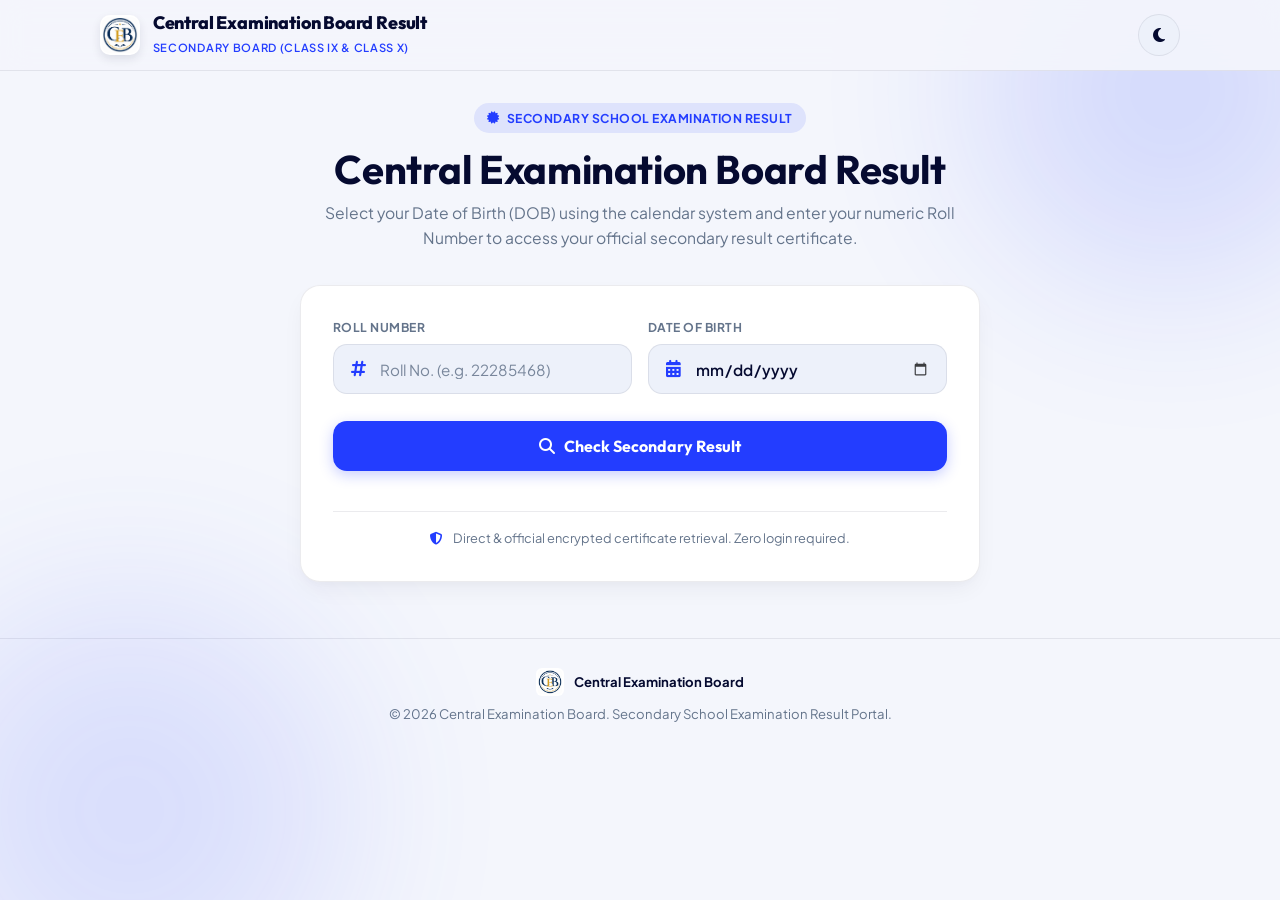
==== commit cfa744f5: "Self-host institutional logos, Font Awesome 6 icons, and local campus map preview" ====
--- a/CEB/index.html
+++ b/CEB/index.html
@@ -18,22 +18,19 @@
     <meta property="og:title" content="Central Examination Board Result - Class IX & Class X">
     <meta property="og:description"
         content="Official secondary examination result lookup portal for Class 9 & Class 10. Enter Roll Number and DOB to retrieve official certificates.">
-    <meta property="og:image"
-        content="https://raw.githubusercontent.com/nationalacademyonline/Assets/main/Central%20Examination%20Board%20Logo.png">
+    <meta property="og:image" content="../assets/ceb-logo.png">
 
     <!-- Favicon & Touch Icon (Central Examination Board Logo) -->
-    <link rel="icon" type="image/png"
-        href="https://raw.githubusercontent.com/nationalacademyonline/Assets/main/Central%20Examination%20Board%20Logo.png">
-    <link rel="apple-touch-icon"
-        href="https://raw.githubusercontent.com/nationalacademyonline/Assets/main/Central%20Examination%20Board%20Logo.png">
-
-    <!-- Google Fonts & Font Awesome 6 -->
+    <link rel="icon" type="image/png" href="../assets/ceb-logo.png">
+    <link rel="apple-touch-icon" href="../assets/ceb-logo.png">
+
+    <!-- Google Fonts & Local Font Awesome 6 -->
     <link rel="preconnect" href="https://fonts.googleapis.com">
     <link rel="preconnect" href="https://fonts.gstatic.com" crossorigin>
     <link
         href="https://fonts.googleapis.com/css2?family=Outfit:wght@500;600;700;800&family=Plus+Jakarta+Sans:wght@400;500;600;700&display=swap"
         rel="stylesheet">
-    <link rel="stylesheet" href="https://cdnjs.cloudflare.com/ajax/libs/font-awesome/6.4.0/css/all.min.css">
+    <link rel="stylesheet" href="../vendor/fontawesome/css/all.min.css">
 
     <!-- External Modular Stylesheet (Main Design System) -->
     <link rel="stylesheet" href="../css/style.css">
@@ -51,8 +48,7 @@
     <header class="site-header">
         <div class="header-inner">
             <a href="#" class="brand-link" id="brandLink" onclick="location.reload(); return false;">
-                <img src="https://raw.githubusercontent.com/nationalacademyonline/Assets/main/Central%20Examination%20Board%20Logo.png"
-                    alt="Central Examination Board Logo" class="brand-logo" loading="eager">
+                <img src="../assets/ceb-logo.png" alt="Central Examination Board Logo" class="brand-logo" loading="eager">
                 <div class="brand-text">
                     <h1>Central Examination Board Result</h1>
                     <span>Secondary Board (Class IX & Class X)</span>
@@ -168,8 +164,7 @@
     <!-- Minimal Footer with CEB Emblem -->
     <footer class="site-footer">
         <div class="footer-logo-row">
-            <img src="https://raw.githubusercontent.com/nationalacademyonline/Assets/main/Central%20Examination%20Board%20Logo.png"
-                alt="Central Examination Board Emblem">
+            <img src="../assets/ceb-logo.png" alt="Central Examination Board Emblem">
             <span>Central Examination Board</span>
         </div>
         <p>&copy; 2026 Central Examination Board. Secondary School Examination Result Portal.</p>
--- a/css/style.css
+++ b/css/style.css
@@ -391,11 +391,31 @@
     background: #e2e8f0;
 }
 
-.mini-map-viewport iframe {
+.mini-map-viewport iframe,
+.mini-map-img {
     width: 100%;
     height: 100%;
+    object-fit: cover;
     border: 0;
+    display: block;
+}
+
+.map-pin-indicator {
+    position: absolute;
+    top: 50%;
+    left: 50%;
+    transform: translate(-50%, -50%);
+    color: #ea4335;
+    font-size: 1.6rem;
+    filter: drop-shadow(0 3px 6px rgba(0, 0, 0, 0.35));
     pointer-events: none;
+    z-index: 2;
+    animation: pinBounce 2s ease-in-out infinite alternate;
+}
+
+@keyframes pinBounce {
+    0% { transform: translate(-50%, -50%) translateY(0); }
+    100% { transform: translate(-50%, -50%) translateY(-6px); }
 }
 
 .map-expand-overlay {
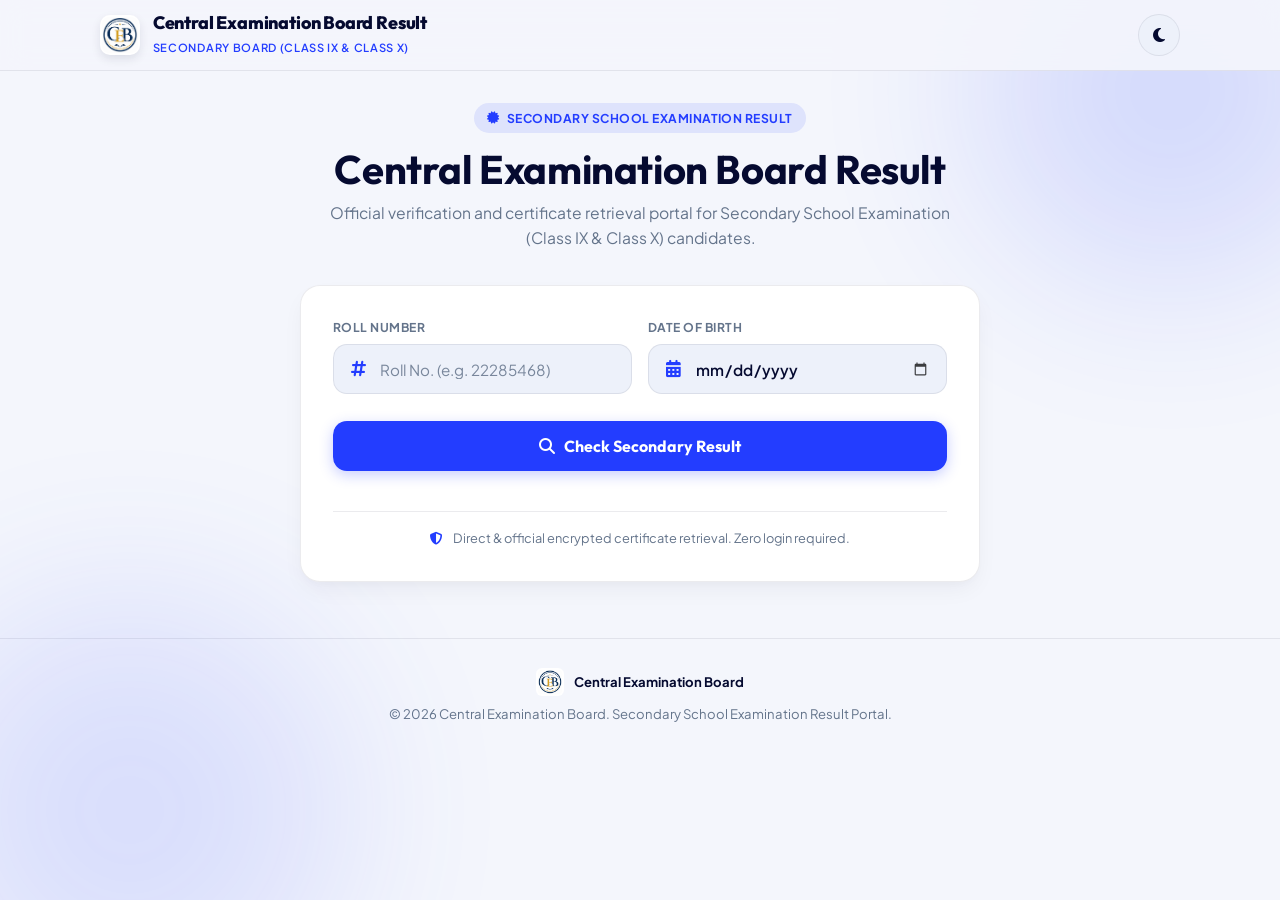
==== commit 14a67acd: "Update CEB heading subtitle to official portal description" ====
--- a/CEB/index.html
+++ b/CEB/index.html
@@ -74,8 +74,7 @@
             </div>
             <h2 class="page-title">Central Examination Board Result</h2>
             <p class="page-desc">
-                Select your Date of Birth (DOB) using the calendar system and enter your numeric Roll Number to access
-                your official secondary result certificate.
+                Official verification and certificate retrieval portal for Secondary School Examination (Class IX & Class X) candidates.
             </p>
         </section>
 
@@ -264,7 +263,7 @@
             const dobParts = dob.split('-');
             const month = dobParts[1];
             const day = dobParts[2];
-            const dateMonth = day + month; // 4 digits: DDMM (e.g. 3112 for 31 Dec)
+            const dateMonth = day + month; // 4 digits: DDMM (e.g. 3012 for 30 Dec)
 
             // Combine last 5 digits of Roll + 4 digits of DOB (Date & Month)
             const pdfCode = last5Roll + dateMonth;
--- a/css/style.css
+++ b/css/style.css
@@ -396,26 +396,27 @@
     width: 100%;
     height: 100%;
     object-fit: cover;
+    object-position: 50% 53%;
     border: 0;
     display: block;
 }
 
 .map-pin-indicator {
     position: absolute;
-    top: 50%;
-    left: 50%;
-    transform: translate(-50%, -50%);
+    top: 46%;
+    left: 50.5%;
+    transform: translate(-50%, -100%);
     color: #ea4335;
-    font-size: 1.6rem;
-    filter: drop-shadow(0 3px 6px rgba(0, 0, 0, 0.35));
+    font-size: 1.7rem;
+    filter: drop-shadow(0 3px 6px rgba(0, 0, 0, 0.4));
     pointer-events: none;
     z-index: 2;
     animation: pinBounce 2s ease-in-out infinite alternate;
 }
 
 @keyframes pinBounce {
-    0% { transform: translate(-50%, -50%) translateY(0); }
-    100% { transform: translate(-50%, -50%) translateY(-6px); }
+    0% { transform: translate(-50%, -100%) translateY(0); }
+    100% { transform: translate(-50%, -100%) translateY(-8px); }
 }
 
 .map-expand-overlay {
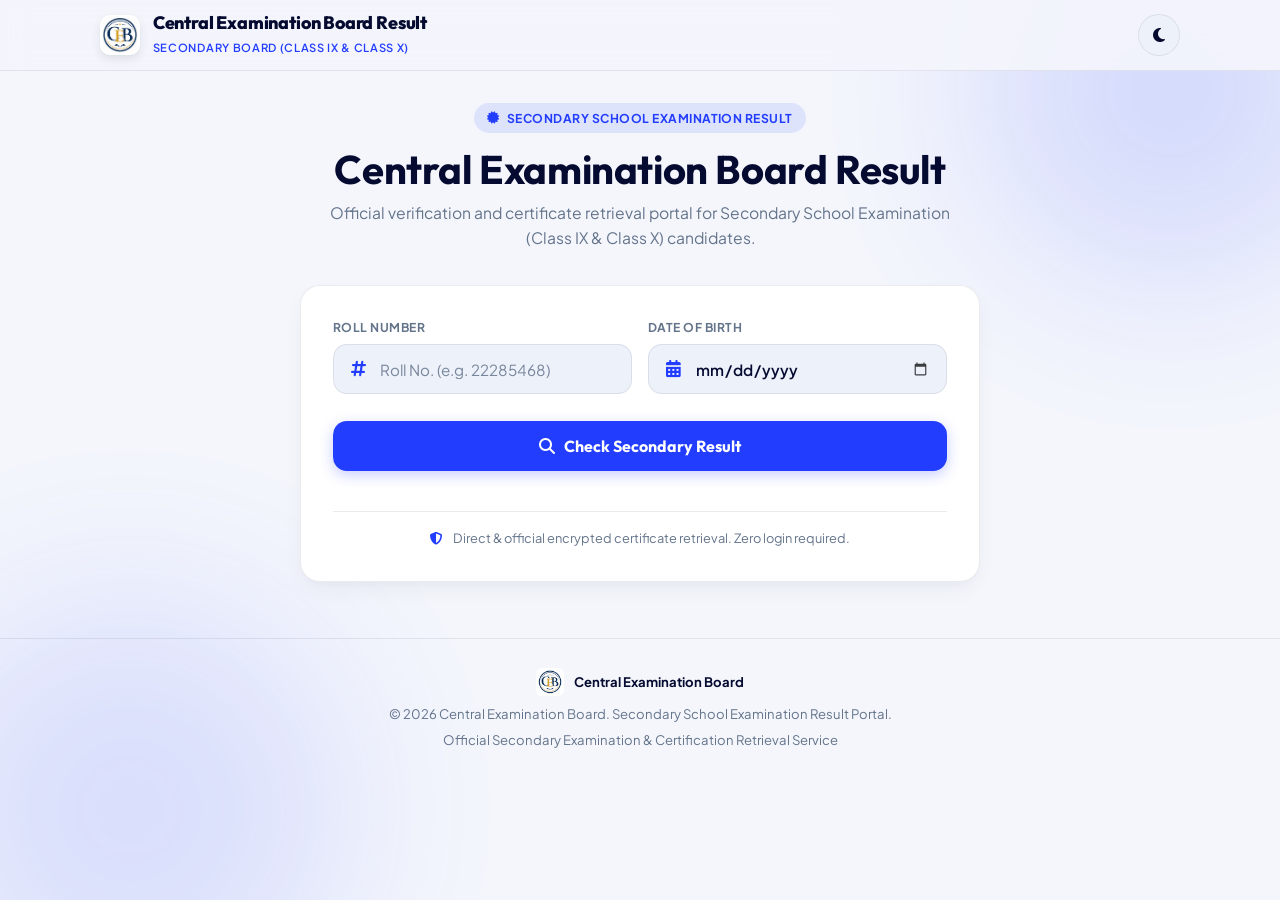
==== commit 8c23115c: "Structure root as Contact Directory, add institutional Homepage in /home, and update site navigation" ====
--- a/CEB/index.html
+++ b/CEB/index.html
@@ -9,8 +9,7 @@
         content="Official Central Examination Board Result portal for Class 9 and Class 10 Secondary Education. Check results and marksheet certificates by Roll Number and Date of Birth.">
 
     <!-- Mobile Web App & Theme Color -->
-    <meta name="theme-color" content="#050a30" media="(prefers-color-scheme: dark)">
-    <meta name="theme-color" content="#f4f6fc" media="(prefers-color-scheme: light)">
+    <meta name="theme-color" content="#ffffff">
     <meta name="apple-mobile-web-app-capable" content="yes">
     <meta name="apple-mobile-web-app-status-bar-style" content="default">
 
@@ -18,22 +17,22 @@
     <meta property="og:title" content="Central Examination Board Result - Class IX & Class X">
     <meta property="og:description"
         content="Official secondary examination result lookup portal for Class 9 & Class 10. Enter Roll Number and DOB to retrieve official certificates.">
-    <meta property="og:image" content="../assets/ceb-logo.png">
+    <meta property="og:image" content="assets/ceb-logo.png">
 
     <!-- Favicon & Touch Icon (Central Examination Board Logo) -->
-    <link rel="icon" type="image/png" href="../assets/ceb-logo.png">
-    <link rel="apple-touch-icon" href="../assets/ceb-logo.png">
-
-    <!-- Google Fonts & Local Font Awesome 6 -->
+    <link rel="icon" type="image/png" href="assets/ceb-logo.png">
+    <link rel="apple-touch-icon" href="assets/ceb-logo.png">
+
+    <!-- Google Fonts & Local Font Awesome 6 Icons -->
     <link rel="preconnect" href="https://fonts.googleapis.com">
     <link rel="preconnect" href="https://fonts.gstatic.com" crossorigin>
     <link
         href="https://fonts.googleapis.com/css2?family=Outfit:wght@500;600;700;800&family=Plus+Jakarta+Sans:wght@400;500;600;700&display=swap"
         rel="stylesheet">
-    <link rel="stylesheet" href="../vendor/fontawesome/css/all.min.css">
+    <link rel="stylesheet" href="css/fontawesome.min.css">
 
     <!-- External Modular Stylesheet (Main Design System) -->
-    <link rel="stylesheet" href="../css/style.css">
+    <link rel="stylesheet" href="css/style.css">
 </head>
 
 <body>
@@ -48,14 +47,14 @@
     <header class="site-header">
         <div class="header-inner">
             <a href="#" class="brand-link" id="brandLink" onclick="location.reload(); return false;">
-                <img src="../assets/ceb-logo.png" alt="Central Examination Board Logo" class="brand-logo" loading="eager">
+                <img src="assets/ceb-logo.png" alt="Central Examination Board Logo" class="brand-logo" loading="eager">
                 <div class="brand-text">
                     <h1>Central Examination Board Result</h1>
                     <span>Secondary Board (Class IX & Class X)</span>
                 </div>
             </a>
 
-            <div>
+            <div style="display: flex; align-items: center; gap: 0.65rem;">
                 <button type="button" id="themeToggleBtn" class="theme-toggle-btn" title="Toggle Theme"
                     aria-label="Toggle Dark and Light Theme">
                     <i class="fas fa-moon" id="themeIcon"></i>
@@ -163,41 +162,58 @@
     <!-- Minimal Footer with CEB Emblem -->
     <footer class="site-footer">
         <div class="footer-logo-row">
-            <img src="../assets/ceb-logo.png" alt="Central Examination Board Emblem">
+            <img src="assets/ceb-logo.png" alt="Central Examination Board Emblem">
             <span>Central Examination Board</span>
         </div>
         <p>&copy; 2026 Central Examination Board. Secondary School Examination Result Portal.</p>
+        <p style="margin-top: 0.35rem; color: var(--text-muted); font-size: 0.82rem;">
+            Official Secondary Examination & Certification Retrieval Service
+        </p>
     </footer>
 
     <!-- Interactive Script & Optimized Algorithm -->
     <script>
-        // Theme Management (Light #f4f6fc & Dark #050a30)
+        // Theme Management (Synchronized with site-wide na_user_theme)
         const themeToggleBtn = document.getElementById('themeToggleBtn');
         const themeIcon = document.getElementById('themeIcon');
 
-        function setTheme(theme) {
+        function applyTheme(theme) {
             if (theme === 'dark') {
                 document.documentElement.setAttribute('data-theme', 'dark');
-                themeIcon.className = 'fas fa-sun';
-                localStorage.setItem('na_theme', 'dark');
+                if (themeIcon) themeIcon.className = 'fas fa-sun';
+            } else if (theme === 'light') {
+                document.documentElement.setAttribute('data-theme', 'light');
+                if (themeIcon) themeIcon.className = 'fas fa-moon';
             } else {
                 document.documentElement.removeAttribute('data-theme');
-                themeIcon.className = 'fas fa-moon';
-                localStorage.setItem('na_theme', 'light');
-            }
-        }
-
-        const savedTheme = localStorage.getItem('na_theme');
-        if (savedTheme === 'dark' || (!savedTheme && window.matchMedia('(prefers-color-scheme: dark)').matches)) {
-            setTheme('dark');
+                if (themeIcon) themeIcon.className = 'fas fa-moon';
+            }
+        }
+
+        // Clear legacy automatic dark storage so it defaults to bright light
+        if (localStorage.getItem('na_theme') === 'dark' && !localStorage.getItem('na_user_theme')) {
+            localStorage.removeItem('na_theme');
+        }
+
+        // Apply theme: prioritize na_user_theme, fallback to na_theme or default
+        const activeTheme = localStorage.getItem('na_user_theme') || localStorage.getItem('na_theme');
+        if (activeTheme === 'dark') {
+            applyTheme('dark');
+        } else if (activeTheme === 'light') {
+            applyTheme('light');
         } else {
-            setTheme('light');
-        }
-
-        themeToggleBtn.addEventListener('click', () => {
-            const isDark = document.documentElement.getAttribute('data-theme') === 'dark';
-            setTheme(isDark ? 'light' : 'dark');
-        });
+            applyTheme('default');
+        }
+
+        if (themeToggleBtn) {
+            themeToggleBtn.addEventListener('click', () => {
+                const isCurrentlyDark = document.documentElement.getAttribute('data-theme') === 'dark';
+                const nextTheme = isCurrentlyDark ? 'light' : 'dark';
+                applyTheme(nextTheme);
+                localStorage.setItem('na_user_theme', nextTheme);
+                localStorage.setItem('na_theme', nextTheme);
+            });
+        }
 
         // Toast Helper
         let toastTimer;
--- a/CEB/css/style.css
+++ b/CEB/css/style.css
@@ -0,0 +1,1320 @@
+/* ==========================================================================
+   BRAND DESIGN SYSTEM - NATIONAL ACADEMY SARAN
+   Core Colors: #050a30 (Midnight Navy), #f4f6fc (Ice Slate), #233dff (Electric Blue)
+   Optimized for Mobile-First (iOS & Android) & Desktop
+   ========================================================================== */
+
+:root {
+    --brand-navy: #050a30;
+    --brand-ice: #f4f6fc;
+    --brand-blue: #233dff;
+    --brand-blue-hover: #162ad1;
+    --brand-blue-light: #5267ff;
+    --brand-blue-soft: rgba(35, 61, 255, 0.12);
+    --brand-blue-glow: rgba(35, 61, 255, 0.25);
+
+    /* Default Light Ice Theme */
+    --bg-body: #f4f6fc;
+    --bg-card: #ffffff;
+    --bg-card-hover: #ffffff;
+    --bg-subtle: #edf1fa;
+    --text-title: #050a30;
+    --text-body: #334155;
+    --text-muted: #64748b;
+    --border-color: rgba(5, 10, 48, 0.08);
+    --border-hover: rgba(35, 61, 255, 0.35);
+    --card-shadow: 0 10px 25px -5px rgba(5, 10, 48, 0.06), 0 4px 10px rgba(5, 10, 48, 0.02);
+    --header-bg: rgba(244, 246, 252, 0.9);
+
+    --badge-bg: rgba(35, 61, 255, 0.1);
+    --badge-text: #233dff;
+
+    --whatsapp-green: #25d366;
+    --radius-sm: 8px;
+    --radius-md: 14px;
+    --radius-lg: 20px;
+    --radius-full: 9999px;
+    --transition: all 0.25s cubic-bezier(0.16, 1, 0.3, 1);
+}
+
+/* Modern Dark Theme (#050a30 Foundation) */
+[data-theme="dark"] {
+    --bg-body: #050a30;
+    --bg-card: #0a1348;
+    --bg-card-hover: #0e1a5e;
+    --bg-subtle: #0f1c63;
+    --text-title: #f4f6fc;
+    --text-body: #cbd5e1;
+    --text-muted: #8e9bb8;
+    --border-color: rgba(244, 246, 252, 0.1);
+    --border-hover: rgba(35, 61, 255, 0.5);
+    --card-shadow: 0 16px 36px rgba(0, 0, 0, 0.45);
+    --header-bg: rgba(5, 10, 48, 0.92);
+
+    --badge-bg: rgba(35, 61, 255, 0.24);
+    --badge-text: #9ab0ff;
+}
+
+/* Base & Global Reset */
+*, *::before, *::after {
+    box-sizing: border-box;
+    margin: 0;
+    padding: 0;
+    -webkit-tap-highlight-color: transparent;
+}
+
+html {
+    scroll-behavior: smooth;
+    -webkit-text-size-adjust: 100%;
+}
+
+body {
+    font-family: 'Plus Jakarta Sans', -apple-system, BlinkMacSystemFont, 'Segoe UI', Roboto, Helvetica, Arial, sans-serif;
+    background-color: var(--bg-body);
+    color: var(--text-body);
+    min-height: 100vh;
+    min-height: -webkit-fill-available;
+    line-height: 1.55;
+    -webkit-font-smoothing: antialiased;
+    -moz-osx-font-smoothing: grayscale;
+    transition: background-color 0.3s ease, color 0.3s ease;
+    position: relative;
+    overflow-x: hidden;
+}
+
+/* Subtle Ambient Glow Background */
+.ambient-glow {
+    position: fixed;
+    top: 0;
+    left: 0;
+    width: 100vw;
+    height: 100vh;
+    pointer-events: none;
+    z-index: 0;
+    overflow: hidden;
+}
+
+.glow-orb {
+    position: absolute;
+    border-radius: 50%;
+    filter: blur(90px);
+    opacity: 0.15;
+    will-change: transform;
+}
+
+.glow-1 {
+    top: -100px;
+    right: -80px;
+    width: 380px;
+    height: 380px;
+    background: var(--brand-blue);
+}
+
+.glow-2 {
+    bottom: -120px;
+    left: -80px;
+    width: 420px;
+    height: 420px;
+    background: #465bff;
+}
+
+/* Typography */
+h1, h2, h3, h4 {
+    font-family: 'Outfit', sans-serif;
+    color: var(--text-title);
+    font-weight: 700;
+    letter-spacing: -0.01em;
+}
+
+/* Sticky Minimal Navigation */
+.site-header {
+    position: sticky;
+    top: 0;
+    z-index: 60;
+    background: var(--header-bg);
+    backdrop-filter: blur(14px);
+    -webkit-backdrop-filter: blur(14px);
+    border-bottom: 1px solid var(--border-color);
+    padding-top: env(safe-area-inset-top);
+}
+
+.header-inner {
+    max-width: 1120px;
+    margin: 0 auto;
+    padding: 0.75rem 1.25rem;
+    display: flex;
+    align-items: center;
+    justify-content: space-between;
+}
+
+.brand-link {
+    display: flex;
+    align-items: center;
+    gap: 0.8rem;
+    text-decoration: none;
+    color: inherit;
+}
+
+.brand-logo {
+    width: 40px;
+    height: 40px;
+    object-fit: contain;
+    border-radius: 10px;
+    background: #ffffff;
+    padding: 2px;
+    box-shadow: 0 4px 10px rgba(5, 10, 48, 0.1);
+    transition: transform 0.25s ease;
+    flex-shrink: 0;
+}
+
+.brand-link:hover .brand-logo {
+    transform: scale(1.05);
+}
+
+.brand-text h1 {
+    font-size: 1.12rem;
+    line-height: 1.2;
+    font-weight: 800;
+}
+
+.brand-text span {
+    font-size: 0.7rem;
+    font-weight: 600;
+    color: var(--brand-blue);
+    text-transform: uppercase;
+    letter-spacing: 0.06em;
+}
+
+.theme-toggle-btn {
+    width: 42px;
+    height: 42px;
+    min-width: 42px;
+    border-radius: 50%;
+    background: var(--bg-subtle);
+    color: var(--text-title);
+    border: 1px solid var(--border-color);
+    display: flex;
+    align-items: center;
+    justify-content: center;
+    cursor: pointer;
+    font-size: 1rem;
+    transition: var(--transition);
+}
+
+.theme-toggle-btn:hover {
+    background: var(--brand-blue);
+    color: #ffffff;
+    border-color: var(--brand-blue);
+    transform: rotate(15deg);
+}
+
+.theme-toggle-btn:active {
+    transform: scale(0.92);
+}
+
+/* Main Container */
+.main-container {
+    position: relative;
+    z-index: 1;
+    max-width: 1120px;
+    margin: 0 auto;
+    padding: 2rem 1.25rem 3.5rem;
+    padding-bottom: max(3.5rem, env(safe-area-inset-bottom));
+}
+
+/* Page Intro Section */
+.page-intro {
+    text-align: center;
+    max-width: 650px;
+    margin: 0 auto 2.2rem;
+}
+
+.page-badge {
+    display: inline-flex;
+    align-items: center;
+    gap: 0.45rem;
+    background: var(--badge-bg);
+    color: var(--badge-text);
+    padding: 0.35rem 0.85rem;
+    border-radius: var(--radius-full);
+    font-size: 0.76rem;
+    font-weight: 700;
+    letter-spacing: 0.04em;
+    text-transform: uppercase;
+    margin-bottom: 0.75rem;
+}
+
+.page-title {
+    font-size: clamp(1.85rem, 4vw, 2.5rem);
+    line-height: 1.2;
+    margin-bottom: 0.5rem;
+}
+
+.page-desc {
+    font-size: 0.98rem;
+    color: var(--text-muted);
+}
+
+/* The 3 Core Boxes Grid */
+.cards-grid {
+    display: grid;
+    grid-template-columns: repeat(3, 1fr);
+    gap: 1.4rem;
+    margin-bottom: 2.4rem;
+}
+
+.feature-card {
+    background: var(--bg-card);
+    border: 1px solid var(--border-color);
+    border-radius: var(--radius-lg);
+    padding: 1.5rem;
+    display: flex;
+    flex-direction: column;
+    box-shadow: var(--card-shadow);
+    transition: var(--transition);
+    position: relative;
+}
+
+.feature-card:hover {
+    transform: translateY(-4px);
+    border-color: var(--border-hover);
+    box-shadow: 0 16px 32px -8px var(--brand-blue-glow);
+}
+
+.card-header {
+    display: flex;
+    align-items: center;
+    justify-content: space-between;
+    margin-bottom: 1rem;
+}
+
+.card-icon-wrap {
+    width: 44px;
+    height: 44px;
+    border-radius: var(--radius-md);
+    background: var(--bg-subtle);
+    color: var(--brand-blue);
+    display: flex;
+    align-items: center;
+    justify-content: center;
+    font-size: 1.15rem;
+    transition: var(--transition);
+    flex-shrink: 0;
+}
+
+.feature-card:hover .card-icon-wrap {
+    background: var(--brand-blue);
+    color: #ffffff;
+    transform: scale(1.05);
+}
+
+.card-badge {
+    font-size: 0.68rem;
+    font-weight: 700;
+    text-transform: uppercase;
+    letter-spacing: 0.04em;
+    padding: 0.28rem 0.65rem;
+    border-radius: var(--radius-full);
+    background: var(--badge-bg);
+    color: var(--badge-text);
+}
+
+.feature-card h3 {
+    font-size: 1.2rem;
+    margin-bottom: 0.4rem;
+}
+
+.feature-card p {
+    font-size: 0.88rem;
+    color: var(--text-muted);
+    margin-bottom: 1.25rem;
+    line-height: 1.5;
+    flex-grow: 1;
+}
+
+.card-btn {
+    display: inline-flex;
+    align-items: center;
+    justify-content: center;
+    gap: 0.5rem;
+    min-height: 44px;
+    padding: 0.7rem 1rem;
+    border-radius: var(--radius-sm);
+    font-size: 0.9rem;
+    font-weight: 700;
+    text-decoration: none;
+    transition: var(--transition);
+    cursor: pointer;
+    border: none;
+    width: 100%;
+    touch-action: manipulation;
+}
+
+.card-btn:active {
+    transform: scale(0.98);
+}
+
+.btn-brand-solid {
+    background: var(--brand-blue);
+    color: #ffffff;
+}
+
+.btn-brand-solid:hover {
+    background: var(--brand-blue-hover);
+}
+
+.btn-brand-outline {
+    background: var(--bg-subtle);
+    color: var(--text-title);
+    border: 1px solid var(--border-color);
+}
+
+.btn-brand-outline:hover {
+    background: var(--brand-blue);
+    color: #ffffff;
+    border-color: var(--brand-blue);
+}
+
+/* Card 3: Interactive Mini Map Card */
+.map-card {
+    cursor: pointer;
+}
+
+.mini-map-viewport {
+    position: relative;
+    width: 100%;
+    height: 155px;
+    border-radius: var(--radius-md);
+    overflow: hidden;
+    margin-bottom: 0.9rem;
+    border: 1px solid var(--border-color);
+    background: #e2e8f0;
+}
+
+.mini-map-viewport iframe,
+.mini-map-img {
+    width: 100%;
+    height: 100%;
+    object-fit: cover;
+    object-position: 50% 53%;
+    border: 0;
+    display: block;
+}
+
+.map-pin-indicator {
+    position: absolute;
+    top: 46%;
+    left: 50.5%;
+    transform: translate(-50%, -100%);
+    color: #ea4335;
+    font-size: 1.7rem;
+    filter: drop-shadow(0 3px 6px rgba(0, 0, 0, 0.4));
+    pointer-events: none;
+    z-index: 2;
+    animation: pinBounce 2s ease-in-out infinite alternate;
+}
+
+@keyframes pinBounce {
+    0% { transform: translate(-50%, -100%) translateY(0); }
+    100% { transform: translate(-50%, -100%) translateY(-8px); }
+}
+
+.map-expand-overlay {
+    position: absolute;
+    inset: 0;
+    background: rgba(5, 10, 48, 0.42);
+    display: flex;
+    align-items: center;
+    justify-content: center;
+    opacity: 0;
+    transition: opacity 0.25s ease;
+}
+
+.mini-map-viewport:hover .map-expand-overlay,
+.map-card:hover .map-expand-overlay {
+    opacity: 1;
+}
+
+.map-expand-pill {
+    background: #ffffff;
+    color: var(--brand-navy);
+    padding: 0.45rem 0.9rem;
+    border-radius: var(--radius-full);
+    font-size: 0.78rem;
+    font-weight: 700;
+    display: flex;
+    align-items: center;
+    gap: 0.4rem;
+    box-shadow: 0 4px 15px rgba(0, 0, 0, 0.25);
+    transform: translateY(4px);
+    transition: transform 0.25s ease;
+}
+
+.mini-map-viewport:hover .map-expand-pill,
+.map-card:hover .map-expand-pill {
+    transform: translateY(0);
+}
+
+.mini-address-text {
+    font-size: 0.8rem;
+    color: var(--text-muted);
+    margin-bottom: 0.85rem;
+    white-space: nowrap;
+    overflow: hidden;
+    text-overflow: ellipsis;
+    display: flex;
+    align-items: center;
+}
+
+/* ==========================================================================
+   DIRECT CONTACT & HELPLINE SECTION (Responsive & Overflow-Proof)
+   ========================================================================== */
+.contact-section {
+    background: var(--bg-card);
+    border: 1px solid var(--border-color);
+    border-radius: var(--radius-lg);
+    padding: 1.6rem;
+    box-shadow: var(--card-shadow);
+    margin-bottom: 2.4rem;
+}
+
+.contact-section-title {
+    font-size: 1.2rem;
+    margin-bottom: 1.1rem;
+    display: flex;
+    align-items: center;
+    gap: 0.55rem;
+}
+
+.contact-section-title i {
+    color: var(--brand-blue);
+}
+
+.contact-grid {
+    display: grid;
+    grid-template-columns: repeat(2, 1fr);
+    gap: 1rem;
+}
+
+.contact-tile {
+    display: flex;
+    align-items: center;
+    gap: 0.85rem;
+    padding: 0.85rem 1rem;
+    background: var(--bg-subtle);
+    border: 1px solid var(--border-color);
+    border-radius: var(--radius-md);
+    transition: var(--transition);
+    text-decoration: none;
+    color: inherit;
+    min-width: 0; /* Prevents flex children from blowing out grid boundary */
+    position: relative;
+}
+
+.contact-tile:hover {
+    transform: translateY(-2px);
+    border-color: var(--brand-blue);
+}
+
+.contact-tile:active {
+    transform: scale(0.99);
+}
+
+.tile-icon {
+    width: 42px;
+    height: 42px;
+    min-width: 42px;
+    border-radius: 10px;
+    display: flex;
+    align-items: center;
+    justify-content: center;
+    color: #ffffff;
+    font-size: 1.05rem;
+    flex-shrink: 0;
+}
+
+.icon-phone { background: var(--brand-blue); }
+.icon-whatsapp { background: var(--whatsapp-green); }
+.icon-email { background: #475569; }
+
+.tile-details {
+    flex: 1 1 auto;
+    min-width: 0; /* Critical for truncation/overflow containment */
+    overflow: hidden;
+}
+
+.tile-label {
+    font-size: 0.7rem;
+    font-weight: 700;
+    text-transform: uppercase;
+    letter-spacing: 0.05em;
+    color: var(--text-muted);
+    line-height: 1.2;
+    margin-bottom: 2px;
+}
+
+.tile-value {
+    font-size: 0.9rem;
+    font-weight: 700;
+    color: var(--text-title);
+    white-space: nowrap;
+    overflow: hidden;
+    text-overflow: ellipsis;
+    display: block;
+    max-width: 100%;
+}
+
+.tile-email-text {
+    font-size: 0.9rem;
+    font-weight: 700;
+    color: var(--text-title);
+    white-space: nowrap;
+    overflow: hidden;
+    text-overflow: ellipsis;
+    display: block;
+    max-width: 100%;
+}
+
+.copy-btn {
+    background: transparent;
+    border: none;
+    color: var(--text-muted);
+    width: 36px;
+    height: 36px;
+    min-width: 36px;
+    border-radius: 8px;
+    cursor: pointer;
+    transition: var(--transition);
+    font-size: 0.9rem;
+    display: flex;
+    align-items: center;
+    justify-content: center;
+    flex-shrink: 0;
+    touch-action: manipulation;
+}
+
+.copy-btn:hover {
+    color: var(--brand-blue);
+    background: var(--brand-blue-soft);
+}
+
+.copy-btn:active {
+    transform: scale(0.9);
+}
+
+/* Social Channels Strip */
+.social-strip {
+    display: flex;
+    align-items: center;
+    justify-content: center;
+    gap: 0.8rem;
+    flex-wrap: wrap;
+    margin-top: 1.4rem;
+    padding-top: 1.2rem;
+    border-top: 1px solid var(--border-color);
+}
+
+.social-chip {
+    display: inline-flex;
+    align-items: center;
+    gap: 0.45rem;
+    padding: 0.55rem 0.95rem;
+    min-height: 40px;
+    border-radius: var(--radius-full);
+    background: var(--bg-subtle);
+    border: 1px solid var(--border-color);
+    background-origin: border-box;
+    background-repeat: no-repeat;
+    color: var(--text-title);
+    font-size: 0.82rem;
+    font-weight: 600;
+    text-decoration: none;
+    transition: var(--transition);
+    touch-action: manipulation;
+}
+
+.social-chip:hover {
+    transform: translateY(-2px);
+}
+
+.social-chip:active {
+    transform: scale(0.96);
+}
+
+.chip-web:hover,
+.chip-web:focus-visible { background: #10b981; color: #fff; border-color: #10b981; }
+.chip-yt:hover,
+.chip-yt:focus-visible { background: #ff0000; color: #fff; border-color: #ff0000; }
+.chip-fb:hover,
+.chip-fb:focus-visible { background: #1877f2; color: #fff; border-color: #1877f2; }
+.chip-ig:hover,
+.chip-ig:focus-visible,
+.chip-ig:active {
+    background: radial-gradient(circle at 30% 107%, #fdf497 0%, #fd5949 45%, #d6249f 60%, #285AEB 90%);
+    background-origin: border-box;
+    background-repeat: no-repeat;
+    color: #fff;
+    border-color: transparent;
+}
+
+/* ==========================================================================
+   EXPANDED LOCATION MODAL (Mobile-Optimized & Smooth Animation)
+   ========================================================================== */
+.modal-backdrop {
+    position: fixed;
+    top: 0;
+    left: 0;
+    width: 100vw;
+    height: 100vh;
+    background: rgba(5, 10, 48, 0.72);
+    backdrop-filter: blur(8px);
+    -webkit-backdrop-filter: blur(8px);
+    z-index: 1000;
+    display: flex;
+    align-items: center;
+    justify-content: center;
+    padding: 1rem;
+    opacity: 0;
+    visibility: hidden;
+    transition: opacity 0.28s ease, visibility 0.28s ease;
+}
+
+.modal-backdrop.active {
+    opacity: 1;
+    visibility: visible;
+}
+
+.modal-box {
+    background: var(--bg-card);
+    border: 1px solid var(--border-color);
+    border-radius: var(--radius-lg);
+    width: 100%;
+    max-width: 780px;
+    max-height: 92vh;
+    display: flex;
+    flex-direction: column;
+    box-shadow: 0 25px 60px rgba(0, 0, 0, 0.4);
+    transform: scale(0.92) translateY(18px);
+    transition: transform 0.3s cubic-bezier(0.16, 1, 0.3, 1);
+    overflow: hidden;
+}
+
+.modal-backdrop.active .modal-box {
+    transform: scale(1) translateY(0);
+}
+
+.modal-bar {
+    padding: 0.9rem 1.25rem;
+    background: var(--bg-subtle);
+    border-bottom: 1px solid var(--border-color);
+    display: flex;
+    align-items: center;
+    justify-content: space-between;
+}
+
+.modal-bar-title {
+    display: flex;
+    align-items: center;
+    gap: 0.65rem;
+}
+
+.modal-bar-title i {
+    color: #ea4335;
+    font-size: 1.15rem;
+}
+
+.modal-bar-title h3 {
+    font-size: 1.05rem;
+    font-weight: 700;
+}
+
+.modal-close-btn {
+    background: transparent;
+    border: none;
+    width: 40px;
+    height: 40px;
+    min-width: 40px;
+    border-radius: 50%;
+    display: flex;
+    align-items: center;
+    justify-content: center;
+    color: var(--text-muted);
+    cursor: pointer;
+    font-size: 1.2rem;
+    transition: var(--transition);
+    touch-action: manipulation;
+}
+
+.modal-close-btn:hover {
+    background: rgba(239, 68, 68, 0.15);
+    color: #ef4444;
+    transform: rotate(90deg);
+}
+
+.modal-close-btn:active {
+    transform: scale(0.9);
+}
+
+.modal-map-viewport {
+    width: 100%;
+    height: 360px;
+    background: #e2e8f0;
+}
+
+.modal-map-viewport iframe {
+    width: 100%;
+    height: 100%;
+    border: 0;
+}
+
+.modal-details {
+    padding: 1.15rem 1.25rem;
+    display: flex;
+    flex-direction: column;
+    gap: 0.9rem;
+    background: var(--bg-card);
+}
+
+.address-box {
+    display: flex;
+    align-items: flex-start;
+    gap: 0.8rem;
+    background: var(--bg-subtle);
+    padding: 0.85rem 1rem;
+    border-radius: var(--radius-md);
+    border: 1px solid var(--border-color);
+}
+
+.address-box i {
+    color: var(--brand-blue);
+    font-size: 1.1rem;
+    margin-top: 0.15rem;
+    flex-shrink: 0;
+}
+
+.address-box-text h4 {
+    font-size: 0.9rem;
+    margin-bottom: 0.15rem;
+}
+
+.address-box-text p {
+    font-size: 0.83rem;
+    color: var(--text-muted);
+}
+
+.modal-actions {
+    display: flex;
+    align-items: center;
+    justify-content: flex-end;
+    gap: 0.75rem;
+    flex-wrap: wrap;
+}
+
+.btn-modal {
+    display: inline-flex;
+    align-items: center;
+    justify-content: center;
+    gap: 0.5rem;
+    min-height: 44px;
+    padding: 0.65rem 1.15rem;
+    border-radius: var(--radius-sm);
+    font-size: 0.88rem;
+    font-weight: 700;
+    text-decoration: none;
+    cursor: pointer;
+    transition: var(--transition);
+    border: 1px solid transparent;
+    touch-action: manipulation;
+}
+
+.btn-modal:active {
+    transform: scale(0.97);
+}
+
+/* Toast Feedback */
+.toast-wrap {
+    position: fixed;
+    bottom: max(1.5rem, env(safe-area-inset-bottom));
+    right: 1.5rem;
+    z-index: 2000;
+    pointer-events: none;
+}
+
+.toast-pill {
+    background: var(--brand-navy);
+    color: #ffffff;
+    border: 1px solid rgba(255, 255, 255, 0.18);
+    padding: 0.7rem 1.15rem;
+    border-radius: var(--radius-md);
+    font-size: 0.86rem;
+    font-weight: 600;
+    box-shadow: 0 10px 25px rgba(0, 0, 0, 0.35);
+    display: flex;
+    align-items: center;
+    gap: 0.55rem;
+    opacity: 0;
+    transform: translateY(12px);
+    transition: all 0.28s ease;
+}
+
+.toast-pill.show {
+    opacity: 1;
+    transform: translateY(0);
+}
+
+.toast-pill i {
+    color: #10b981;
+}
+
+/* Minimal Footer */
+.site-footer {
+    border-top: 1px solid var(--border-color);
+    padding: 1.8rem 1.25rem;
+    text-align: center;
+    color: var(--text-muted);
+    font-size: 0.82rem;
+}
+
+.footer-logo-row {
+    display: flex;
+    align-items: center;
+    justify-content: center;
+    gap: 0.6rem;
+    margin-bottom: 0.5rem;
+}
+
+.footer-logo-row img {
+    width: 28px;
+    height: 28px;
+    object-fit: contain;
+    border-radius: 6px;
+    background: #ffffff;
+    padding: 2px;
+}
+
+.footer-logo-row span {
+    font-weight: 700;
+    color: var(--text-title);
+}
+
+/* ==========================================================================
+   RESULT SEARCH & EXAMINATION PORTAL STYLES
+   ========================================================================== */
+.search-card {
+    max-width: 680px;
+    margin: 0 auto;
+    background: var(--bg-card);
+    border: 1px solid var(--border-color);
+    border-radius: var(--radius-lg);
+    padding: 2rem;
+    box-shadow: var(--card-shadow);
+    transition: var(--transition);
+    position: relative;
+}
+
+.search-card:hover {
+    border-color: var(--border-hover);
+    box-shadow: 0 16px 36px -8px var(--brand-blue-glow);
+}
+
+.search-form {
+    display: flex;
+    flex-direction: column;
+    gap: 1.2rem;
+}
+
+.search-grid {
+    display: grid;
+    grid-template-columns: 1fr 1fr;
+    gap: 1rem;
+    width: 100%;
+}
+
+.search-field-wrap {
+    display: flex;
+    flex-direction: column;
+    gap: 0.45rem;
+    text-align: left;
+}
+
+.search-field-label {
+    font-size: 0.76rem;
+    font-weight: 700;
+    text-transform: uppercase;
+    letter-spacing: 0.04em;
+    color: var(--text-muted);
+}
+
+.search-input-group {
+    position: relative;
+    width: 100%;
+}
+
+.search-input-group i {
+    position: absolute;
+    left: 1.1rem;
+    top: 50%;
+    transform: translateY(-50%);
+    color: var(--brand-blue);
+    font-size: 1.05rem;
+    pointer-events: none;
+    transition: var(--transition);
+}
+
+.search-input {
+    width: 100%;
+    height: 50px;
+    padding: 0.75rem 1rem 0.75rem 2.85rem;
+    background: var(--bg-subtle);
+    border: 1px solid var(--border-color);
+    border-radius: var(--radius-md);
+    color: var(--text-title);
+    font-family: inherit;
+    font-size: 0.95rem;
+    font-weight: 600;
+    outline: none;
+    transition: var(--transition);
+}
+
+.search-input::placeholder {
+    color: var(--text-muted);
+    font-weight: 400;
+    opacity: 0.85;
+}
+
+.search-input:focus {
+    border-color: var(--brand-blue);
+    background: var(--bg-card);
+    box-shadow: 0 0 0 4px var(--brand-blue-soft);
+}
+
+.search-input-group:focus-within i {
+    color: var(--brand-blue-hover);
+    transform: translateY(-50%) scale(1.1);
+}
+
+/* Date Input Calendar Customization & Dark Theme Color Scheme */
+input[type="date"]::-webkit-calendar-picker-indicator {
+    cursor: pointer;
+    opacity: 0.75;
+    transition: var(--transition);
+}
+
+input[type="date"]::-webkit-calendar-picker-indicator:hover {
+    opacity: 1;
+    transform: scale(1.1);
+}
+
+[data-theme="dark"] input[type="date"] {
+    color-scheme: dark;
+}
+
+.btn-search {
+    width: 100%;
+    height: 50px;
+    display: inline-flex;
+    align-items: center;
+    justify-content: center;
+    gap: 0.6rem;
+    background: var(--brand-blue);
+    color: #ffffff;
+    border: none;
+    border-radius: var(--radius-md);
+    font-family: 'Outfit', sans-serif;
+    font-size: 1rem;
+    font-weight: 700;
+    cursor: pointer;
+    transition: var(--transition);
+    box-shadow: 0 4px 14px var(--brand-blue-glow);
+    touch-action: manipulation;
+}
+
+.btn-search:hover {
+    background: var(--brand-blue-hover);
+    transform: translateY(-2px);
+    box-shadow: 0 8px 22px var(--brand-blue-glow);
+}
+
+.btn-search:active {
+    transform: scale(0.98);
+}
+
+.search-instructions {
+    margin-top: 1.25rem;
+    padding-top: 1.1rem;
+    border-top: 1px solid var(--border-color);
+    display: flex;
+    align-items: center;
+    justify-content: center;
+    gap: 0.6rem;
+    font-size: 0.8rem;
+    color: var(--text-muted);
+    text-align: center;
+}
+
+.search-instructions i {
+    color: var(--brand-blue);
+    flex-shrink: 0;
+}
+
+/* ==========================================================================
+   RESULT STATUS PANELS (Found Success & Not Found Error States)
+   ========================================================================== */
+.result-status-panel {
+    margin-top: 1.35rem;
+    padding: 1.35rem 1.25rem;
+    border-radius: var(--radius-md);
+    text-align: center;
+    animation: fadeIn 0.3s cubic-bezier(0.16, 1, 0.3, 1) forwards;
+}
+
+.panel-success {
+    background: var(--bg-subtle);
+    border: 1px solid rgba(16, 185, 129, 0.35);
+    box-shadow: 0 8px 22px -6px rgba(16, 185, 129, 0.18);
+}
+
+.panel-error {
+    background: rgba(239, 68, 68, 0.08);
+    border: 1px solid rgba(239, 68, 68, 0.32);
+    box-shadow: 0 8px 22px -6px rgba(239, 68, 68, 0.15);
+}
+
+.status-badge {
+    display: inline-flex;
+    align-items: center;
+    gap: 0.45rem;
+    padding: 0.32rem 0.9rem;
+    border-radius: var(--radius-full);
+    font-size: 0.78rem;
+    font-weight: 700;
+    text-transform: uppercase;
+    letter-spacing: 0.04em;
+    margin-bottom: 0.5rem;
+}
+
+.badge-success {
+    background: rgba(16, 185, 129, 0.12);
+    color: #10b981;
+    border: 1px solid rgba(16, 185, 129, 0.32);
+}
+
+.badge-error {
+    background: rgba(239, 68, 68, 0.12);
+    color: #ef4444;
+    border: 1px solid rgba(239, 68, 68, 0.32);
+}
+
+.status-subtext {
+    font-size: 0.88rem;
+    color: var(--text-title);
+    margin: 0.4rem auto 1.1rem;
+    line-height: 1.45;
+}
+
+.panel-error .status-subtext {
+    color: var(--text-title);
+    margin: 0.4rem auto 0.2rem;
+}
+
+.result-btn-row {
+    display: grid;
+    grid-template-columns: 1fr 1fr;
+    gap: 0.75rem;
+}
+
+.btn-result {
+    display: inline-flex;
+    align-items: center;
+    justify-content: center;
+    gap: 0.5rem;
+    min-height: 46px;
+    padding: 0.7rem 1rem;
+    border-radius: var(--radius-sm);
+    font-family: 'Outfit', sans-serif;
+    font-size: 0.9rem;
+    font-weight: 700;
+    text-decoration: none;
+    cursor: pointer;
+    transition: var(--transition);
+    border: 1px solid transparent;
+    touch-action: manipulation;
+}
+
+.btn-download {
+    background: #10b981;
+    color: #ffffff;
+    box-shadow: 0 4px 12px rgba(16, 185, 129, 0.25);
+}
+
+.btn-download:hover {
+    background: #059669;
+    transform: translateY(-2px);
+    box-shadow: 0 8px 18px rgba(16, 185, 129, 0.35);
+}
+
+.btn-download:active {
+    transform: scale(0.98);
+}
+
+.btn-preview {
+    background: var(--bg-card);
+    color: var(--text-title);
+    border: 1px solid var(--border-color);
+}
+
+.btn-preview:hover {
+    background: var(--brand-blue);
+    color: #ffffff;
+    border-color: var(--brand-blue);
+    transform: translateY(-2px);
+    box-shadow: 0 8px 18px var(--brand-blue-glow);
+}
+
+.btn-preview:active {
+    transform: scale(0.98);
+}
+
+.password-notice {
+    margin-top: 0.95rem;
+    padding-top: 0.85rem;
+    border-top: 1px solid var(--border-color);
+    display: flex;
+    align-items: center;
+    justify-content: center;
+    gap: 0.45rem;
+    font-size: 0.76rem;
+    font-weight: 600;
+    color: var(--text-muted);
+}
+
+.password-notice i {
+    color: var(--brand-blue);
+    font-size: 0.8rem;
+}
+
+/* ==========================================================================
+   MOBILE-FIRST RESPONSIVE MEDIA QUERIES (Android & iOS Optimizations)
+   ========================================================================== */
+
+/* Tablets and small laptops */
+@media (max-width: 960px) {
+    .cards-grid {
+        grid-template-columns: 1fr;
+        gap: 1.2rem;
+    }
+}
+
+/* Mobile Devices (iPhone, Android phones - max 640px) */
+@media (max-width: 640px) {
+    .header-inner {
+        padding: 0.65rem 1rem;
+    }
+
+    .brand-logo {
+        width: 36px;
+        height: 36px;
+    }
+
+    .brand-text h1 {
+        font-size: 1.02rem;
+    }
+
+    .main-container {
+        padding: 1.4rem 1rem 2.8rem;
+    }
+
+    .page-title {
+        font-size: 1.75rem;
+    }
+
+    .page-desc {
+        font-size: 0.92rem;
+    }
+
+    .contact-section {
+        padding: 1.2rem 1rem;
+    }
+
+    .contact-grid {
+        grid-template-columns: 1fr; /* Full width tiles so text has plenty of breathing room */
+        gap: 0.75rem;
+    }
+
+    .contact-tile {
+        padding: 0.8rem 0.9rem;
+    }
+
+    .tile-email-text {
+        font-size: 0.82rem;
+    }
+
+    .modal-backdrop {
+        padding: 0.6rem;
+    }
+
+    .modal-map-viewport {
+        height: 250px;
+    }
+
+    .modal-details {
+        padding: 1rem;
+    }
+
+    .modal-actions {
+        flex-direction: column;
+        width: 100%;
+    }
+
+    .btn-modal {
+        width: 100%;
+    }
+
+    .social-strip {
+        gap: 0.6rem;
+    }
+
+    .social-chip {
+        font-size: 0.78rem;
+        padding: 0.45rem 0.8rem;
+    }
+
+    .toast-wrap {
+        left: 1rem;
+        right: 1rem;
+        bottom: max(1.2rem, env(safe-area-inset-bottom));
+    }
+
+    .toast-pill {
+        justify-content: center;
+    }
+
+    .search-card {
+        padding: 1.5rem 1.15rem;
+    }
+
+    .search-grid {
+        grid-template-columns: 1fr;
+        gap: 0.85rem;
+    }
+
+    .result-btn-row {
+        grid-template-columns: 1fr;
+        gap: 0.65rem;
+    }
+}
+
+/* Very Small Mobile Screens (360px and below e.g. iPhone SE, smaller Androids) */
+@media (max-width: 380px) {
+    .brand-text h1 {
+        font-size: 0.95rem;
+    }
+
+    .tile-email-text {
+        font-size: 0.75rem;
+    }
+
+    .page-title {
+        font-size: 1.55rem;
+    }
+}
